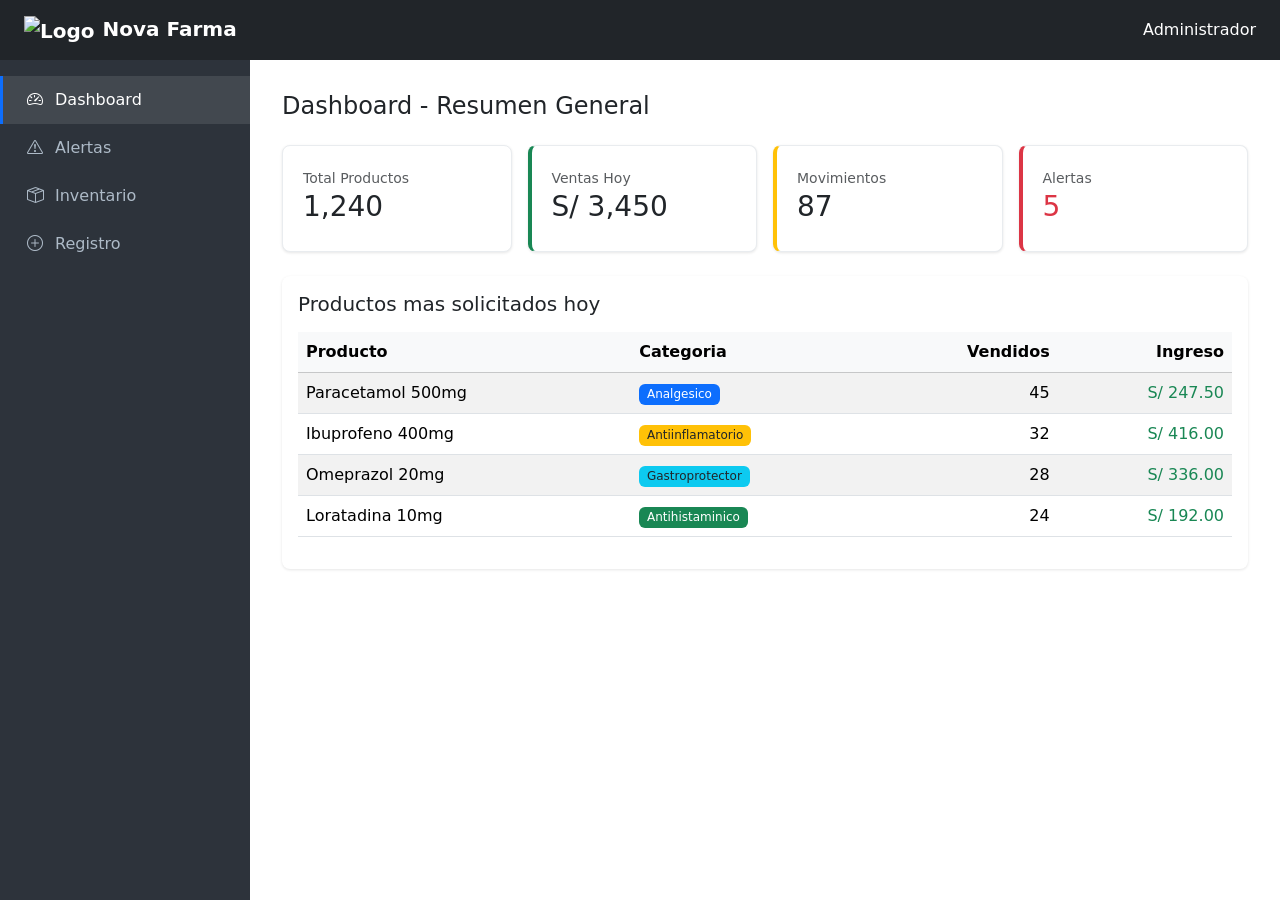
==== index.html @ d2b933fc "Primera entrega ATF1: Sistema de Inventario Nova Farma Made-with: Cursor" ====
<!DOCTYPE html>
<html lang="es">
<head>
    <meta charset="UTF-8">
    <meta name="viewport" content="width=device-width, initial-scale=1.0">
    <title>Nova Farma - Dashboard</title>
    <!-- Bootstrap CSS -->
    <link href="https://cdn.jsdelivr.net/npm/bootstrap@5.3.3/dist/css/bootstrap.min.css" rel="stylesheet">
    <!-- Bootstrap Icons -->
    <link rel="stylesheet" href="https://cdn.jsdelivr.net/npm/bootstrap-icons@1.11.3/font/bootstrap-icons.min.css">
    <!-- Estilos personalizados -->
    <link rel="stylesheet" href="assets/css/temas.css">
</head>
<body>

    <!-- ============================================ -->
    <!-- NAVBAR SUPERIOR FIJO -->
    <!-- ============================================ -->
    <nav class="top-navbar">
        <span class="brand">
            <img src="assets/img/logo.png" alt="Logo" class="img-fluid me-2" style="max-height: 30px;">Nova Farma
        </span>
        <div class="user-info">
            <span>Administrador</span>
            <!-- Boton hamburguesa: solo visible en movil (d-lg-none) -->
            <button class="btn btn-sm btn-outline-light d-lg-none" data-bs-toggle="collapse" data-bs-target="#sidebar">
                <i class="bi bi-list"></i>
            </button>
        </div>
    </nav>

    <!-- ============================================ -->
    <!-- SIDEBAR IZQUIERDO -->
    <!-- ============================================ -->
    <aside class="sidebar collapse show" id="sidebar">
        <a href="index.html" class="nav-link active">
            <i class="bi bi-speedometer2"></i> Dashboard
        </a>
        <a href="html/alertas.html" class="nav-link">
            <i class="bi bi-exclamation-triangle"></i> Alertas
        </a>
        <a href="html/inventario.html" class="nav-link">
            <i class="bi bi-box-seam"></i> Inventario
        </a>
        <a href="html/registro.html" class="nav-link">
            <i class="bi bi-plus-circle"></i> Registro
        </a>
    </aside>

    <!-- ============================================ -->
    <!-- CONTENIDO PRINCIPAL -->
    <!-- ============================================ -->
    <main class="main-content">

        <h4 class="mb-4">Dashboard - Resumen General</h4>
        
        <!-- KPIs -->
        <div class="row g-3 mb-4">
            <div class="col-md-6 col-lg-3">
                <div class="stat-card">
                    <small class="text-muted">Total Productos</small>
                    <h3>1,240</h3>
                </div>
            </div>
            <div class="col-md-6 col-lg-3">
                <div class="stat-card success">
                    <small class="text-muted">Ventas Hoy</small>
                    <h3>S/ 3,450</h3>
                </div>
            </div>
            <div class="col-md-6 col-lg-3">
                <div class="stat-card warning">
                    <small class="text-muted">Movimientos</small>
                    <h3>87</h3>
                </div>
            </div>
            <div class="col-md-6 col-lg-3">
                <div class="stat-card danger">
                    <small class="text-muted">Alertas</small>
                    <h3 class="text-danger">5</h3>
                </div>
            </div>
        </div>

        <!-- Tabla de productos mas vendidos -->
        <div class="table-container p-3">
            <h5 class="mb-3">Productos mas solicitados hoy</h5>
            <div class="table-responsive">
                <table class="table table-striped table-hover">
                    <thead class="table-light">
                        <tr>
                            <th>Producto</th>
                            <th>Categoria</th>
                            <th class="text-end">Vendidos</th>
                            <th class="text-end">Ingreso</th>
                        </tr>
                    </thead>
                    <tbody>
                        <tr>
                            <td>Paracetamol 500mg</td>
                            <td><span class="badge bg-primary">Analgesico</span></td>
                            <td class="text-end">45</td>
                            <td class="text-end text-success">S/ 247.50</td>
                        </tr>
                        <tr>
                            <td>Ibuprofeno 400mg</td>
                            <td><span class="badge bg-warning text-dark">Antiinflamatorio</span></td>
                            <td class="text-end">32</td>
                            <td class="text-end text-success">S/ 416.00</td>
                        </tr>
                        <tr>
                            <td>Omeprazol 20mg</td>
                            <td><span class="badge bg-info text-dark">Gastroprotector</span></td>
                            <td class="text-end">28</td>
                            <td class="text-end text-success">S/ 336.00</td>
                        </tr>
                        <tr>
                            <td>Loratadina 10mg</td>
                            <td><span class="badge bg-success">Antihistaminico</span></td>
                            <td class="text-end">24</td>
                            <td class="text-end text-success">S/ 192.00</td>
                        </tr>
                    </tbody>
                </table>
            </div>
        </div>

    </main>

    <!-- ============================================ -->
    <!-- JS BUNDLE DE BOOTSTRAP -->
    <!-- ============================================ -->
    <script src="https://cdn.jsdelivr.net/npm/bootstrap@5.3.3/dist/js/bootstrap.bundle.min.js"></script>

</body>
</html>
---- assets/css/temas.css ----
/* ============================================
   Nova Farma - Estilos personalizados
   ============================================ */

/* ============================================
   NAVBAR SUPERIOR FIJO
   ============================================ */
.top-navbar {
    position: fixed;
    top: 0;
    left: 0;
    right: 0;
    height: 60px;
    background: #212529;
    color: white;
    display: flex;
    align-items: center;
    justify-content: space-between;
    padding: 0 1.5rem;
    z-index: 1000;
}

.top-navbar .brand {
    font-size: 1.25rem;
    font-weight: 600;
}

.top-navbar .user-info {
    display: flex;
    align-items: center;
    gap: 1rem;
}

/* ============================================
   SIDEBAR IZQUIERDO
   ============================================ */
.sidebar {
    position: fixed;
    top: 60px;
    left: 0;
    bottom: 0;
    width: 250px;
    background: #2d333b;
    padding: 1rem 0;
    overflow-y: auto;
    z-index: 900;
}

.sidebar .nav-link {
    color: #adbac7;
    padding: 0.75rem 1.5rem;
    display: flex;
    align-items: center;
    gap: 0.75rem;
    text-decoration: none;
    transition: all 0.2s;
    border-left: 3px solid transparent;
}

.sidebar .nav-link:hover {
    color: white;
    background: rgba(255,255,255,0.1);
}

.sidebar .nav-link.active {
    color: white;
    background: rgba(255,255,255,0.1);
    border-left: 3px solid #0d6efd;
}

/* ============================================
   CONTENIDO PRINCIPAL
   ============================================ */
.main-content {
    margin-left: 250px;
    margin-top: 60px;
    padding: 2rem;
    min-height: calc(100vh - 60px);
}

/* ============================================
   CARDS DE ESTADISTICAS / PRODUCTOS
   ============================================ */
.stat-card {
    background: white;
    border-radius: 0.5rem;
    padding: 1.25rem;
    box-shadow: 0 1px 3px rgba(0,0,0,0.1);
    border: 1px solid #e9ecef;
    height: 100%;
}

.stat-card.success {
    border-left: 4px solid #198754;
}

.stat-card.warning {
    border-left: 4px solid #ffc107;
}

.stat-card.danger {
    border-left: 4px solid #dc3545;
}

.producto-item {
    transition: transform 0.2s, box-shadow 0.2s;
}

.producto-item:hover {
    transform: translateY(-3px);
    box-shadow: 0 4px 12px rgba(0,0,0,0.15);
}

.producto-item.border-danger {
    border: 1px solid #dc3545;
    border-left: 4px solid #dc3545;
}

/* ============================================
   TABLAS
   ============================================ */
.table-container {
    background: white;
    border-radius: 0.5rem;
    box-shadow: 0 1px 3px rgba(0,0,0,0.1);
    overflow: hidden;
}

/* ============================================
   FORMULARIOS
   ============================================ */
.form-card {
    background: white;
    border-radius: 0.5rem;
    padding: 1.5rem;
    box-shadow: 0 1px 3px rgba(0,0,0,0.1);
    height: 100%;
}

.form-card h5 {
    border-bottom: 2px solid #e9ecef;
    padding-bottom: 0.75rem;
    margin-bottom: 1.25rem;
}

/* ============================================
   RESPONSIVE (movil / tablet: sin margen lateral)
   ============================================ */
@media (max-width: 991.98px) {
    .main-content {
        margin-left: 0;
    }
}

/* Forzar que el sidebar siempre se vea en escritorio, 
   incluso si se colapso en movil */
@media (min-width: 992px) {
    .sidebar.collapse {
        display: block !important;
        height: auto !important;
    }
}

/* ============================================
   UTILIDADES ADICIONALES
   ============================================ */
.badge {
    font-weight: 500;
}

.table th {
    font-weight: 600;
}

.form-label {
    font-weight: 500;
    color: #495057;
}
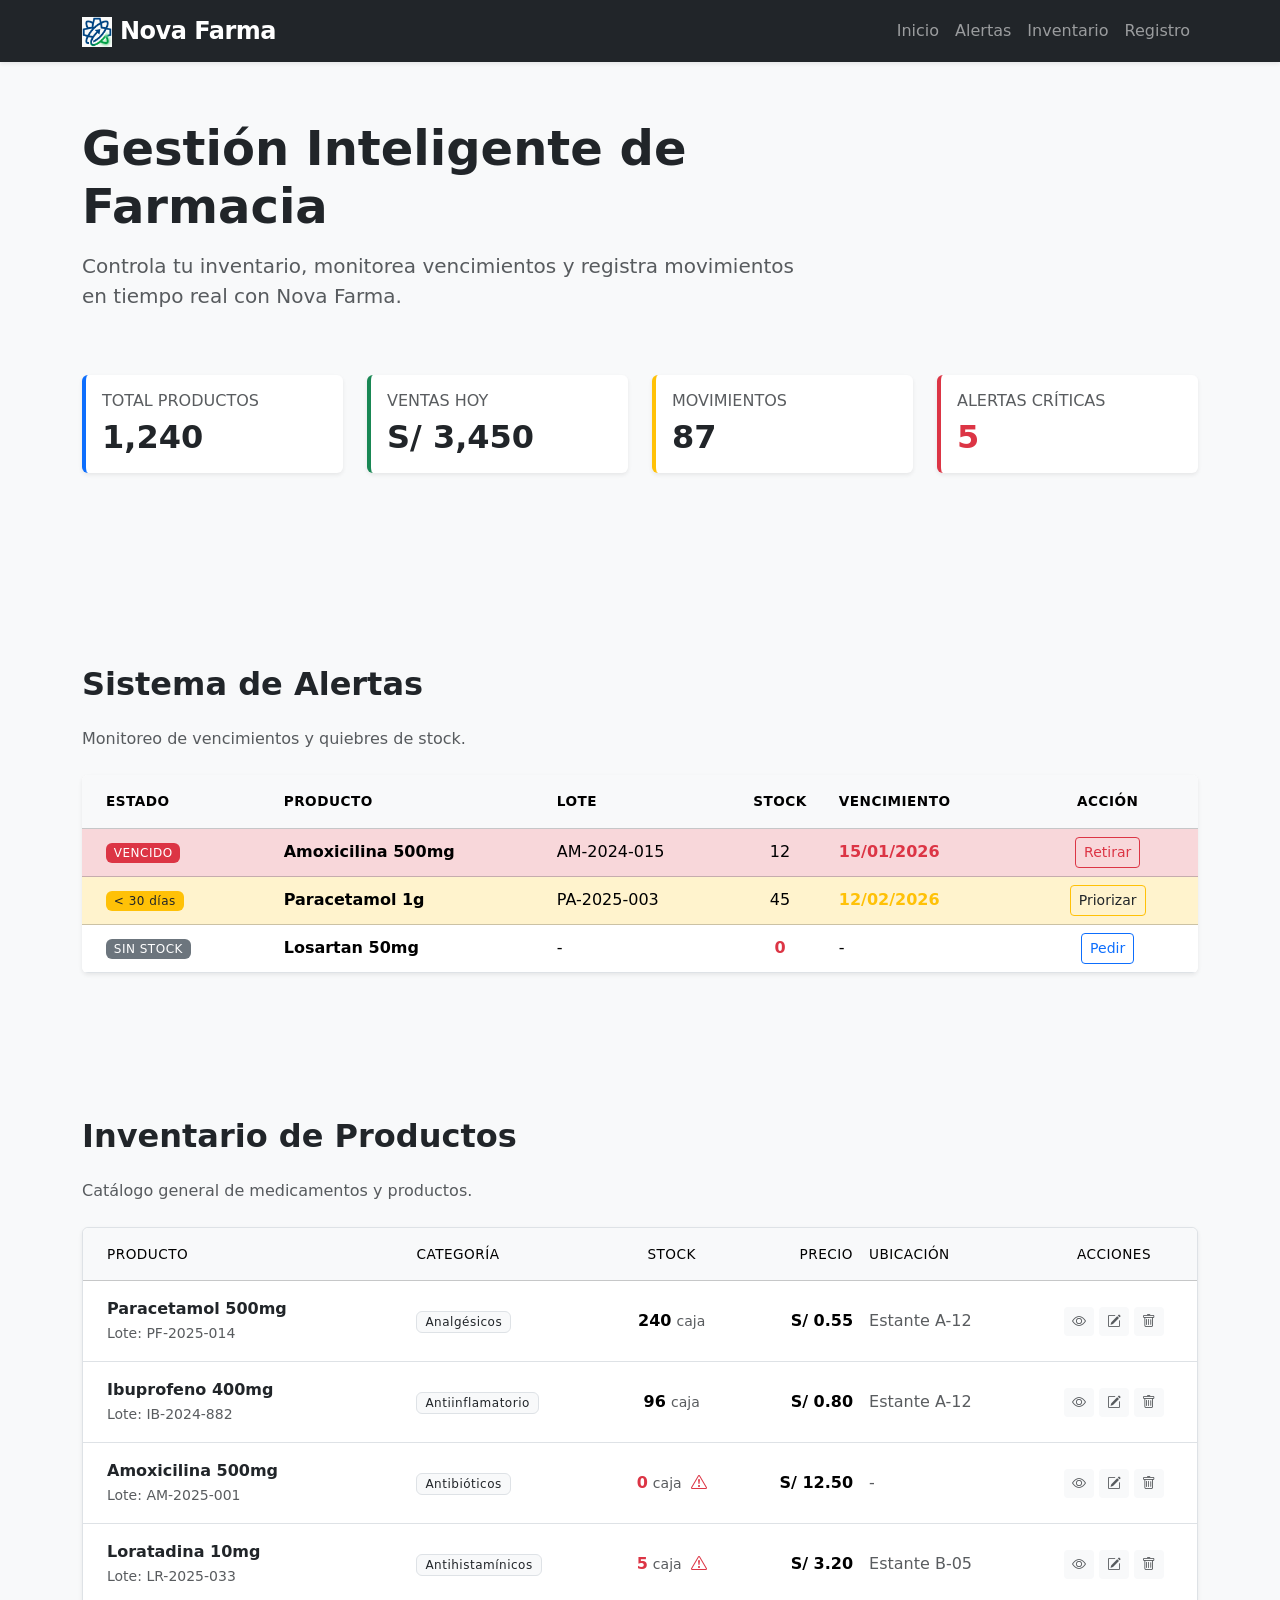
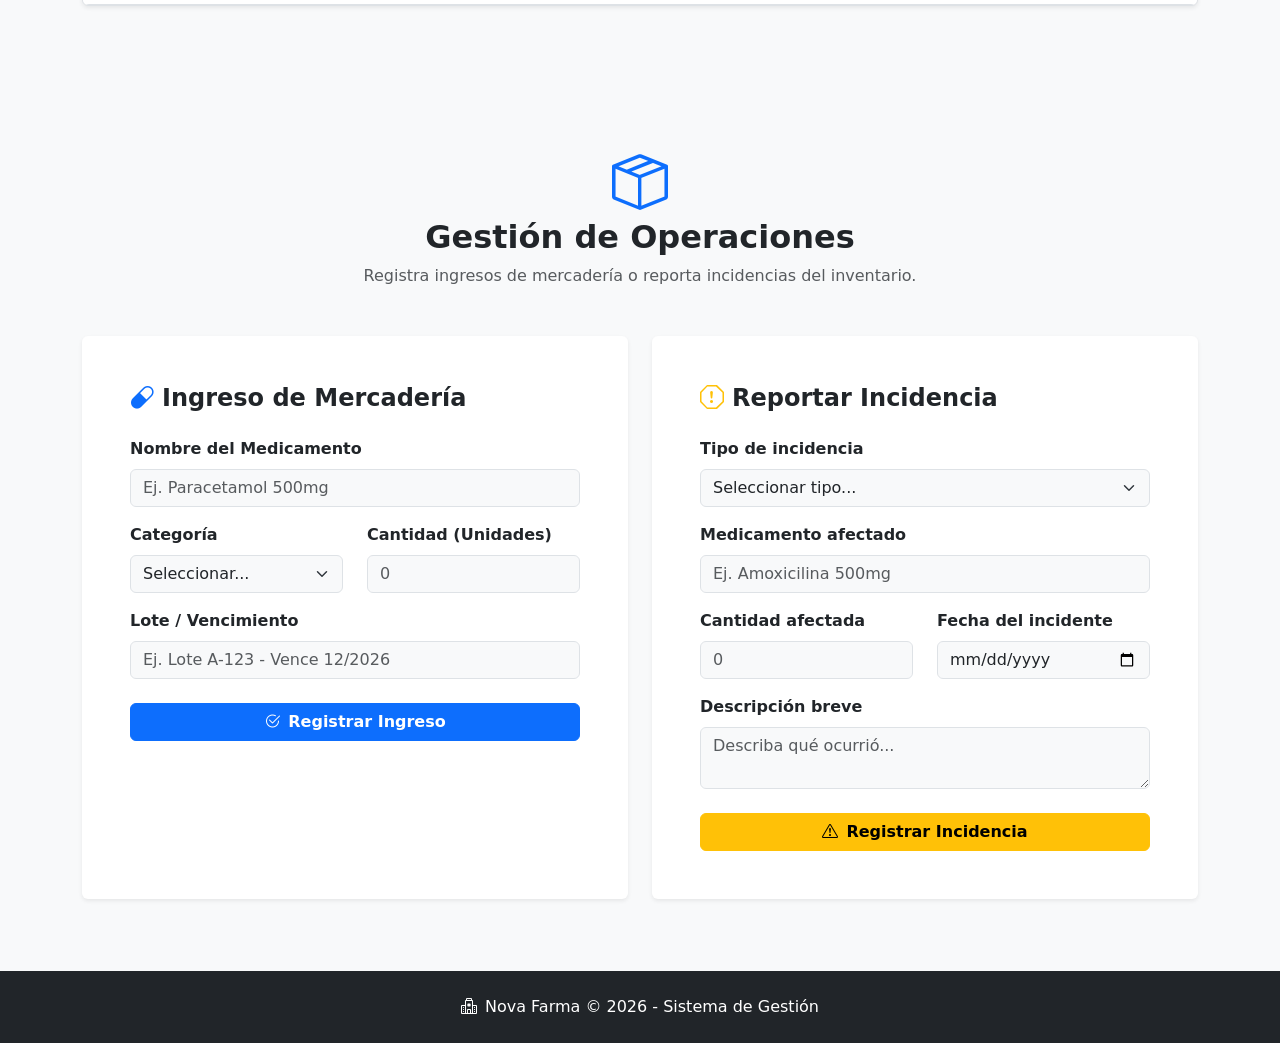
==== commit a8507fab: "Ajustes finales a landing page, tabla de inventario y formularios Made-with: Cursor" ====
--- a/index.html
+++ b/index.html
@@ -3,7 +3,7 @@
 <head>
     <meta charset="UTF-8">
     <meta name="viewport" content="width=device-width, initial-scale=1.0">
-    <title>Nova Farma - Dashboard</title>
+    <title>Nova Farma - Sistema de Gestión</title>
     <!-- Bootstrap CSS -->
     <link href="https://cdn.jsdelivr.net/npm/bootstrap@5.3.3/dist/css/bootstrap.min.css" rel="stylesheet">
     <!-- Bootstrap Icons -->
@@ -14,121 +14,409 @@
 <body>
 
     <!-- ============================================ -->
-    <!-- NAVBAR SUPERIOR FIJO -->
-    <!-- ============================================ -->
-    <nav class="top-navbar">
-        <span class="brand">
-            <img src="assets/img/logo.png" alt="Logo" class="img-fluid me-2" style="max-height: 30px;">Nova Farma
-        </span>
-        <div class="user-info">
-            <span>Administrador</span>
-            <!-- Boton hamburguesa: solo visible en movil (d-lg-none) -->
-            <button class="btn btn-sm btn-outline-light d-lg-none" data-bs-toggle="collapse" data-bs-target="#sidebar">
-                <i class="bi bi-list"></i>
+    <!-- NAVBAR RESPONSIVE ESTÁNDAR (Requisito Rúbrica) -->
+    <!-- ============================================ -->
+    <nav class="navbar navbar-expand-lg navbar-dark bg-dark fixed-top shadow-sm">
+        <div class="container">
+            <a class="navbar-brand fw-bold" href="#inicio">
+                <img src="assets/img/novafarmalogo.png" alt="Logo" class="img-fluid me-2" style="max-height: 30px;">Nova Farma
+            </a>
+            <!-- Botón Hamburguesa -->
+            <button class="navbar-toggler" type="button" data-bs-toggle="collapse" data-bs-target="#navbarPrincipal" aria-controls="navbarPrincipal" aria-expanded="false" aria-label="Toggle navigation">
+                <span class="navbar-toggler-icon"></span>
             </button>
+            <!-- Menú Colapsable -->
+            <div class="collapse navbar-collapse" id="navbarPrincipal">
+                <ul class="navbar-nav ms-auto">
+                    <li class="nav-item">
+                        <a class="nav-link" href="#inicio">Inicio</a>
+                    </li>
+                    <li class="nav-item">
+                        <a class="nav-link" href="#alertas">Alertas</a>
+                    </li>
+                    <li class="nav-item">
+                        <a class="nav-link" href="#inventario">Inventario</a>
+                    </li>
+                    <li class="nav-item">
+                        <a class="nav-link" href="#registro">Registro</a>
+                    </li>
+                </ul>
+            </div>
         </div>
     </nav>
 
     <!-- ============================================ -->
-    <!-- SIDEBAR IZQUIERDO -->
-    <!-- ============================================ -->
-    <aside class="sidebar collapse show" id="sidebar">
-        <a href="index.html" class="nav-link active">
-            <i class="bi bi-speedometer2"></i> Dashboard
-        </a>
-        <a href="html/alertas.html" class="nav-link">
-            <i class="bi bi-exclamation-triangle"></i> Alertas
-        </a>
-        <a href="html/inventario.html" class="nav-link">
-            <i class="bi bi-box-seam"></i> Inventario
-        </a>
-        <a href="html/registro.html" class="nav-link">
-            <i class="bi bi-plus-circle"></i> Registro
-        </a>
-    </aside>
-
-    <!-- ============================================ -->
-    <!-- CONTENIDO PRINCIPAL -->
-    <!-- ============================================ -->
-    <main class="main-content">
-
-        <h4 class="mb-4">Dashboard - Resumen General</h4>
-        
-        <!-- KPIs -->
-        <div class="row g-3 mb-4">
-            <div class="col-md-6 col-lg-3">
-                <div class="stat-card">
-                    <small class="text-muted">Total Productos</small>
-                    <h3>1,240</h3>
-                </div>
-            </div>
-            <div class="col-md-6 col-lg-3">
-                <div class="stat-card success">
-                    <small class="text-muted">Ventas Hoy</small>
-                    <h3>S/ 3,450</h3>
-                </div>
-            </div>
-            <div class="col-md-6 col-lg-3">
-                <div class="stat-card warning">
-                    <small class="text-muted">Movimientos</small>
-                    <h3>87</h3>
-                </div>
-            </div>
-            <div class="col-md-6 col-lg-3">
-                <div class="stat-card danger">
-                    <small class="text-muted">Alertas</small>
-                    <h3 class="text-danger">5</h3>
-                </div>
-            </div>
-        </div>
-
-        <!-- Tabla de productos mas vendidos -->
-        <div class="table-container p-3">
-            <h5 class="mb-3">Productos mas solicitados hoy</h5>
-            <div class="table-responsive">
-                <table class="table table-striped table-hover">
-                    <thead class="table-light">
-                        <tr>
-                            <th>Producto</th>
-                            <th>Categoria</th>
-                            <th class="text-end">Vendidos</th>
-                            <th class="text-end">Ingreso</th>
-                        </tr>
-                    </thead>
-                    <tbody>
-                        <tr>
-                            <td>Paracetamol 500mg</td>
-                            <td><span class="badge bg-primary">Analgesico</span></td>
-                            <td class="text-end">45</td>
-                            <td class="text-end text-success">S/ 247.50</td>
-                        </tr>
-                        <tr>
-                            <td>Ibuprofeno 400mg</td>
-                            <td><span class="badge bg-warning text-dark">Antiinflamatorio</span></td>
-                            <td class="text-end">32</td>
-                            <td class="text-end text-success">S/ 416.00</td>
-                        </tr>
-                        <tr>
-                            <td>Omeprazol 20mg</td>
-                            <td><span class="badge bg-info text-dark">Gastroprotector</span></td>
-                            <td class="text-end">28</td>
-                            <td class="text-end text-success">S/ 336.00</td>
-                        </tr>
-                        <tr>
-                            <td>Loratadina 10mg</td>
-                            <td><span class="badge bg-success">Antihistaminico</span></td>
-                            <td class="text-end">24</td>
-                            <td class="text-end text-success">S/ 192.00</td>
-                        </tr>
-                    </tbody>
-                </table>
-            </div>
-        </div>
-
-    </main>
-
-    <!-- ============================================ -->
-    <!-- JS BUNDLE DE BOOTSTRAP -->
+    <!-- SECCIÓN INICIO / DASHBOARD -->
+    <!-- ============================================ -->
+    <section id="inicio" class="py-5 mt-5 bg-light">
+        <div class="container py-4">
+            <div class="row align-items-center mb-5">
+                <div class="col-lg-8">
+                    <h1 class="display-5 fw-bold text-dark mb-3">Gestión Inteligente de Farmacia</h1>
+                    <p class="lead text-muted">Controla tu inventario, monitorea vencimientos y registra movimientos en tiempo real con Nova Farma.</p>
+                </div>
+            </div>
+
+            <!-- KPIs (Cards - Requisito Rúbrica) -->
+            <div class="row g-4 mb-5">
+                <div class="col-md-6 col-lg-3">
+                    <div class="card h-100 shadow-sm border-0 border-start border-primary border-4">
+                        <div class="card-body">
+                            <h6 class="text-muted text-uppercase mb-2">Total Productos</h6>
+                            <h2 class="mb-0 fw-bold">1,240</h2>
+                        </div>
+                    </div>
+                </div>
+                <div class="col-md-6 col-lg-3">
+                    <div class="card h-100 shadow-sm border-0 border-start border-success border-4">
+                        <div class="card-body">
+                            <h6 class="text-muted text-uppercase mb-2">Ventas Hoy</h6>
+                            <h2 class="mb-0 fw-bold">S/ 3,450</h2>
+                        </div>
+                    </div>
+                </div>
+                <div class="col-md-6 col-lg-3">
+                    <div class="card h-100 shadow-sm border-0 border-start border-warning border-4">
+                        <div class="card-body">
+                            <h6 class="text-muted text-uppercase mb-2">Movimientos</h6>
+                            <h2 class="mb-0 fw-bold">87</h2>
+                        </div>
+                    </div>
+                </div>
+                <div class="col-md-6 col-lg-3">
+                    <div class="card h-100 shadow-sm border-0 border-start border-danger border-4">
+                        <div class="card-body">
+                            <h6 class="text-muted text-uppercase mb-2">Alertas Críticas</h6>
+                            <h2 class="mb-0 fw-bold text-danger">5</h2>
+                        </div>
+                    </div>
+                </div>
+            </div>
+        </div>
+    </section>
+
+    <!-- ============================================ -->
+    <!-- SECCIÓN ALERTAS -->
+    <!-- ============================================ -->
+    <section id="alertas" class="py-5">
+        <div class="container py-4">
+            <h2 class="mb-4 fw-bold">Sistema de Alertas</h2>
+            <p class="text-muted mb-4">Monitoreo de vencimientos y quiebres de stock.</p>
+
+            <!-- Tabla Estilizada (Requisito Rúbrica) -->
+            <div class="card shadow-sm border-0">
+                <div class="card-body p-0">
+                    <div class="table-responsive">
+                        <table class="table table-hover align-middle mb-0">
+                            <thead class="table-light">
+                                <tr>
+                                    <th class="px-4 py-3">Estado</th>
+                                    <th class="py-3">Producto</th>
+                                    <th class="py-3">Lote</th>
+                                    <th class="py-3 text-center">Stock</th>
+                                    <th class="py-3">Vencimiento</th>
+                                    <th class="px-4 py-3 text-center">Acción</th>
+                                </tr>
+                            </thead>
+                            <tbody>
+                                <tr class="table-danger">
+                                    <td class="px-4"><span class="badge bg-danger">VENCIDO</span></td>
+                                    <td class="fw-bold">Amoxicilina 500mg</td>
+                                    <td>AM-2024-015</td>
+                                    <td class="text-center">12</td>
+                                    <td class="text-danger fw-bold">15/01/2026</td>
+                                    <td class="px-4 text-center"><button class="btn btn-sm btn-outline-danger">Retirar</button></td>
+                                </tr>
+                                <tr class="table-warning">
+                                    <td class="px-4"><span class="badge bg-warning text-dark">&lt; 30 días</span></td>
+                                    <td class="fw-bold">Paracetamol 1g</td>
+                                    <td>PA-2025-003</td>
+                                    <td class="text-center">45</td>
+                                    <td class="text-warning fw-bold">12/02/2026</td>
+                                    <td class="px-4 text-center"><button class="btn btn-sm btn-outline-warning text-dark">Priorizar</button></td>
+                                </tr>
+                                <tr>
+                                    <td class="px-4"><span class="badge bg-secondary">SIN STOCK</span></td>
+                                    <td class="fw-bold">Losartan 50mg</td>
+                                    <td>-</td>
+                                    <td class="text-center text-danger fw-bold">0</td>
+                                    <td>-</td>
+                                    <td class="px-4 text-center"><button class="btn btn-sm btn-outline-primary">Pedir</button></td>
+                                </tr>
+                            </tbody>
+                        </table>
+                    </div>
+                </div>
+            </div>
+        </div>
+    </section>
+
+    <!-- ============================================ -->
+    <!-- SECCIÓN INVENTARIO -->
+    <!-- ============================================ -->
+    <section id="inventario" class="py-5 bg-light">
+        <div class="container py-4">
+            <h2 class="mb-4 fw-bold">Inventario de Productos</h2>
+            <p class="text-muted mb-4">Catálogo general de medicamentos y productos.</p>
+
+            <!-- Tabla de Inventario (Estilo limpio) -->
+            <div class="table-container bg-white rounded shadow-sm border">
+                <div class="table-responsive">
+                    <table class="table table-hover align-middle mb-0">
+                        <thead class="table-light text-muted">
+                            <tr>
+                                <th class="fw-normal py-3 px-4">Producto</th>
+                                <th class="fw-normal py-3">Categoría</th>
+                                <th class="fw-normal py-3 text-center">Stock</th>
+                                <th class="fw-normal py-3 text-end">Precio</th>
+                                <th class="fw-normal py-3">Ubicación</th>
+                                <th class="fw-normal py-3 text-center">Acciones</th>
+                            </tr>
+                        </thead>
+                        <tbody>
+                            <!-- Producto 1 -->
+                            <tr>
+                                <td class="px-4 py-3">
+                                    <div class="fw-bold text-dark">Paracetamol 500mg</div>
+                                    <small class="text-muted">Lote: PF-2025-014</small>
+                                </td>
+                                <td>
+                                    <span class="badge bg-light text-dark border px-2 py-1 fw-normal">Analgésicos</span>
+                                </td>
+                                <td class="text-center">
+                                    <span class="fw-bold">240</span> <small class="text-muted">caja</small>
+                                </td>
+                                <td class="text-end fw-bold">
+                                    S/ 0.55
+                                </td>
+                                <td class="text-muted">
+                                    Estante A-12
+                                </td>
+                                <td class="text-center">
+                                    <button class="btn btn-sm btn-light text-muted border-0"><i class="bi bi-eye"></i></button>
+                                    <button class="btn btn-sm btn-light text-muted border-0"><i class="bi bi-pencil-square"></i></button>
+                                    <button class="btn btn-sm btn-light text-muted border-0"><i class="bi bi-trash"></i></button>
+                                </td>
+                            </tr>
+
+                            <!-- Producto 2 -->
+                            <tr>
+                                <td class="px-4 py-3">
+                                    <div class="fw-bold text-dark">Ibuprofeno 400mg</div>
+                                    <small class="text-muted">Lote: IB-2024-882</small>
+                                </td>
+                                <td>
+                                    <span class="badge bg-light text-dark border px-2 py-1 fw-normal">Antiinflamatorio</span>
+                                </td>
+                                <td class="text-center">
+                                    <span class="fw-bold">96</span> <small class="text-muted">caja</small>
+                                </td>
+                                <td class="text-end fw-bold">
+                                    S/ 0.80
+                                </td>
+                                <td class="text-muted">
+                                    Estante A-12
+                                </td>
+                                <td class="text-center">
+                                    <button class="btn btn-sm btn-light text-muted border-0"><i class="bi bi-eye"></i></button>
+                                    <button class="btn btn-sm btn-light text-muted border-0"><i class="bi bi-pencil-square"></i></button>
+                                    <button class="btn btn-sm btn-light text-muted border-0"><i class="bi bi-trash"></i></button>
+                                </td>
+                            </tr>
+
+                            <!-- Producto 3 (Agotado) -->
+                            <tr>
+                                <td class="px-4 py-3">
+                                    <div class="fw-bold text-dark">Amoxicilina 500mg</div>
+                                    <small class="text-muted">Lote: AM-2025-001</small>
+                                </td>
+                                <td>
+                                    <span class="badge bg-light text-dark border px-2 py-1 fw-normal">Antibióticos</span>
+                                </td>
+                                <td class="text-center">
+                                    <span class="fw-bold text-danger">0</span> <small class="text-muted">caja</small>
+                                    <i class="bi bi-exclamation-triangle text-danger ms-1" title="Agotado"></i>
+                                </td>
+                                <td class="text-end fw-bold">
+                                    S/ 12.50
+                                </td>
+                                <td class="text-muted">
+                                    -
+                                </td>
+                                <td class="text-center">
+                                    <button class="btn btn-sm btn-light text-muted border-0"><i class="bi bi-eye"></i></button>
+                                    <button class="btn btn-sm btn-light text-muted border-0"><i class="bi bi-pencil-square"></i></button>
+                                    <button class="btn btn-sm btn-light text-muted border-0"><i class="bi bi-trash"></i></button>
+                                </td>
+                            </tr>
+
+                            <!-- Producto 4 (Poco stock) -->
+                            <tr>
+                                <td class="px-4 py-3">
+                                    <div class="fw-bold text-dark">Loratadina 10mg</div>
+                                    <small class="text-muted">Lote: LR-2025-033</small>
+                                </td>
+                                <td>
+                                    <span class="badge bg-light text-dark border px-2 py-1 fw-normal">Antihistamínicos</span>
+                                </td>
+                                <td class="text-center">
+                                    <span class="fw-bold text-danger">5</span> <small class="text-muted">caja</small>
+                                    <i class="bi bi-exclamation-triangle text-danger ms-1" title="Poco stock"></i>
+                                </td>
+                                <td class="text-end fw-bold">
+                                    S/ 3.20
+                                </td>
+                                <td class="text-muted">
+                                    Estante B-05
+                                </td>
+                                <td class="text-center">
+                                    <button class="btn btn-sm btn-light text-muted border-0"><i class="bi bi-eye"></i></button>
+                                    <button class="btn btn-sm btn-light text-muted border-0"><i class="bi bi-pencil-square"></i></button>
+                                    <button class="btn btn-sm btn-light text-muted border-0"><i class="bi bi-trash"></i></button>
+                                </td>
+                            </tr>
+                        </tbody>
+                    </table>
+                </div>
+            </div>
+        </div>
+    </section>
+
+    <!-- ============================================ -->
+    <!-- SECCIÓN REGISTRO (Formularios) -->
+    <!-- ============================================ -->
+    <section id="registro" class="py-5">
+        <div class="container py-4">
+            <div class="text-center mb-5">
+                <i class="bi bi-box-seam display-4 text-primary mb-3"></i>
+                <h2 class="fw-bold">Gestión de Operaciones</h2>
+                <p class="text-muted">Registra ingresos de mercadería o reporta incidencias del inventario.</p>
+            </div>
+
+            <div class="row justify-content-center g-4">
+                
+                <!-- Formulario 1: Ingreso de Mercadería -->
+                <div class="col-lg-6">
+                    <div class="card shadow-sm border-0 h-100">
+                        <div class="card-body p-4 p-md-5">
+                            <h4 class="fw-bold mb-4"><i class="bi bi-capsule text-primary me-2"></i>Ingreso de Mercadería</h4>
+                            <form action="#" method="post">
+                                <div class="mb-3">
+                                    <label class="form-label fw-bold">Nombre del Medicamento</label>
+                                    <input type="text" class="form-control bg-light" placeholder="Ej. Paracetamol 500mg" required>
+                                </div>
+                                
+                                <div class="row">
+                                    <div class="col-md-6 mb-3">
+                                        <label class="form-label fw-bold">Categoría</label>
+                                        <select class="form-select bg-light" required>
+                                            <option value="" selected disabled>Seleccionar...</option>
+                                            <option>Analgésico</option>
+                                            <option>Antibiótico</option>
+                                            <option>Antiinflamatorio</option>
+                                            <option>Otros</option>
+                                        </select>
+                                    </div>
+                                    <div class="col-md-6 mb-3">
+                                        <label class="form-label fw-bold">Cantidad (Unidades)</label>
+                                        <input type="number" class="form-control bg-light" min="1" placeholder="0" required>
+                                    </div>
+                                </div>
+                                
+                                <div class="mb-4">
+                                    <label class="form-label fw-bold">Lote / Vencimiento</label>
+                                    <input type="text" class="form-control bg-light" placeholder="Ej. Lote A-123 - Vence 12/2026" required>
+                                </div>
+                                
+                                <!-- Botón que activa el Modal -->
+                                <button type="button" class="btn btn-primary w-100 fw-bold" data-bs-toggle="modal" data-bs-target="#modalConfirmacion">
+                                    <i class="bi bi-check2-circle me-2"></i>Registrar Ingreso
+                                </button>
+                            </form>
+                        </div>
+                    </div>
+                </div>
+
+                <!-- Formulario 2: Registro de Incidencias -->
+                <div class="col-lg-6">
+                    <div class="card shadow-sm border-0 h-100">
+                        <div class="card-body p-4 p-md-5">
+                            <h4 class="fw-bold mb-4"><i class="bi bi-exclamation-octagon text-warning me-2"></i>Reportar Incidencia</h4>
+                            <form action="#" method="post">
+                                <div class="mb-3">
+                                    <label class="form-label fw-bold">Tipo de incidencia</label>
+                                    <select class="form-select bg-light" required>
+                                        <option value="" selected disabled>Seleccionar tipo...</option>
+                                        <option value="merma">Merma (producto dañado)</option>
+                                        <option value="accidente">Accidente/Rotura</option>
+                                        <option value="vencido">Producto vencido no registrado</option>
+                                        <option value="perdida">Pérdida/Misterio</option>
+                                    </select>
+                                </div>
+
+                                <div class="mb-3">
+                                    <label class="form-label fw-bold">Medicamento afectado</label>
+                                    <input type="text" class="form-control bg-light" placeholder="Ej. Amoxicilina 500mg" required>
+                                </div>
+
+                                <div class="row">
+                                    <div class="col-md-6 mb-3">
+                                        <label class="form-label fw-bold">Cantidad afectada</label>
+                                        <input type="number" class="form-control bg-light" min="1" placeholder="0" required>
+                                    </div>
+                                    <div class="col-md-6 mb-3">
+                                        <label class="form-label fw-bold">Fecha del incidente</label>
+                                        <input type="date" class="form-control bg-light" required>
+                                    </div>
+                                </div>
+
+                                <div class="mb-4">
+                                    <label class="form-label fw-bold">Descripción breve</label>
+                                    <textarea class="form-control bg-light" rows="2" placeholder="Describa qué ocurrió..." required></textarea>
+                                </div>
+                                
+                                <!-- Botón que activa el Modal -->
+                                <button type="button" class="btn btn-warning w-100 fw-bold" data-bs-toggle="modal" data-bs-target="#modalConfirmacion">
+                                    <i class="bi bi-exclamation-triangle me-2"></i>Registrar Incidencia
+                                </button>
+                            </form>
+                        </div>
+                    </div>
+                </div>
+
+            </div>
+        </div>
+    </section>
+
+    <!-- Footer -->
+    <footer class="bg-dark text-white py-4 text-center mt-auto">
+        <div class="container">
+            <p class="mb-0"><i class="bi bi-hospital me-2"></i>Nova Farma &copy; 2026 - Sistema de Gestión</p>
+        </div>
+    </footer>
+
+    <!-- ============================================ -->
+    <!-- MODAL DE CONFIRMACIÓN (Requisito Rúbrica) -->
+    <!-- ============================================ -->
+    <div class="modal fade" id="modalConfirmacion" tabindex="-1" aria-labelledby="modalLabel" aria-hidden="true">
+        <div class="modal-dialog modal-dialog-centered">
+            <div class="modal-content border-0 shadow">
+                <div class="modal-header bg-success text-white border-0">
+                    <h5 class="modal-title" id="modalLabel"><i class="bi bi-check-circle-fill me-2"></i>¡Registro Exitoso!</h5>
+                    <button type="button" class="btn-close btn-close-white" data-bs-dismiss="modal" aria-label="Close"></button>
+                </div>
+                <div class="modal-body text-center p-4">
+                    <p class="fs-5 mb-0">La mercadería ha sido ingresada al inventario correctamente.</p>
+                </div>
+                <div class="modal-footer border-0 justify-content-center pb-4">
+                    <button type="button" class="btn btn-success px-4" data-bs-dismiss="modal">Aceptar</button>
+                </div>
+            </div>
+        </div>
+    </div>
+
+    <!-- ============================================ -->
+    <!-- JS BUNDLE DE BOOTSTRAP (Requisito Rúbrica) -->
     <!-- ============================================ -->
     <script src="https://cdn.jsdelivr.net/npm/bootstrap@5.3.3/dist/js/bootstrap.bundle.min.js"></script>
 
--- a/assets/css/temas.css
+++ b/assets/css/temas.css
@@ -1,164 +1,49 @@
 /* ============================================
    Nova Farma - Estilos personalizados
+   (Landing Page Simple)
    ============================================ */
 
-/* ============================================
-   NAVBAR SUPERIOR FIJO
-   ============================================ */
-.top-navbar {
-    position: fixed;
-    top: 0;
-    left: 0;
-    right: 0;
-    height: 60px;
-    background: #212529;
-    color: white;
-    display: flex;
-    align-items: center;
-    justify-content: space-between;
-    padding: 0 1.5rem;
-    z-index: 1000;
-}
-
-.top-navbar .brand {
-    font-size: 1.25rem;
-    font-weight: 600;
-}
-
-.top-navbar .user-info {
-    display: flex;
-    align-items: center;
-    gap: 1rem;
+body {
+    background-color: #f8f9fa;
+    scroll-behavior: smooth; /* Para que la navegacion por anclas sea suave */
 }
 
 /* ============================================
-   SIDEBAR IZQUIERDO
+   NAVBAR Y SECCIONES
    ============================================ */
-.sidebar {
-    position: fixed;
-    top: 60px;
-    left: 0;
-    bottom: 0;
-    width: 250px;
-    background: #2d333b;
-    padding: 1rem 0;
-    overflow-y: auto;
-    z-index: 900;
+.navbar-brand {
+    font-size: 1.5rem;
+    letter-spacing: -0.5px;
 }
 
-.sidebar .nav-link {
-    color: #adbac7;
-    padding: 0.75rem 1.5rem;
-    display: flex;
-    align-items: center;
-    gap: 0.75rem;
-    text-decoration: none;
-    transition: all 0.2s;
-    border-left: 3px solid transparent;
-}
-
-.sidebar .nav-link:hover {
-    color: white;
-    background: rgba(255,255,255,0.1);
-}
-
-.sidebar .nav-link.active {
-    color: white;
-    background: rgba(255,255,255,0.1);
-    border-left: 3px solid #0d6efd;
+/* Compensar el alto del navbar fijo al hacer scroll a las anclas */
+section {
+    scroll-margin-top: 76px;
 }
 
 /* ============================================
-   CONTENIDO PRINCIPAL
+   CARDS Y TABLAS
    ============================================ */
-.main-content {
-    margin-left: 250px;
-    margin-top: 60px;
-    padding: 2rem;
-    min-height: calc(100vh - 60px);
+.card {
+    transition: transform 0.2s ease, box-shadow 0.2s ease;
 }
 
-/* ============================================
-   CARDS DE ESTADISTICAS / PRODUCTOS
-   ============================================ */
-.stat-card {
-    background: white;
-    border-radius: 0.5rem;
-    padding: 1.25rem;
-    box-shadow: 0 1px 3px rgba(0,0,0,0.1);
-    border: 1px solid #e9ecef;
-    height: 100%;
+.card:hover {
+    transform: translateY(-5px);
+    box-shadow: 0 .5rem 1rem rgba(0,0,0,.15)!important;
 }
 
-.stat-card.success {
-    border-left: 4px solid #198754;
-}
-
-.stat-card.warning {
-    border-left: 4px solid #ffc107;
-}
-
-.stat-card.danger {
-    border-left: 4px solid #dc3545;
-}
-
-.producto-item {
-    transition: transform 0.2s, box-shadow 0.2s;
-}
-
-.producto-item:hover {
-    transform: translateY(-3px);
-    box-shadow: 0 4px 12px rgba(0,0,0,0.15);
-}
-
-.producto-item.border-danger {
-    border: 1px solid #dc3545;
-    border-left: 4px solid #dc3545;
-}
-
-/* ============================================
-   TABLAS
-   ============================================ */
-.table-container {
-    background: white;
-    border-radius: 0.5rem;
-    box-shadow: 0 1px 3px rgba(0,0,0,0.1);
+.table-responsive {
+    border-radius: 0.375rem;
     overflow: hidden;
 }
 
 /* ============================================
-   FORMULARIOS
+   FORMULARIO
    ============================================ */
-.form-card {
-    background: white;
-    border-radius: 0.5rem;
-    padding: 1.5rem;
-    box-shadow: 0 1px 3px rgba(0,0,0,0.1);
-    height: 100%;
-}
-
-.form-card h5 {
-    border-bottom: 2px solid #e9ecef;
-    padding-bottom: 0.75rem;
-    margin-bottom: 1.25rem;
-}
-
-/* ============================================
-   RESPONSIVE (movil / tablet: sin margen lateral)
-   ============================================ */
-@media (max-width: 991.98px) {
-    .main-content {
-        margin-left: 0;
-    }
-}
-
-/* Forzar que el sidebar siempre se vea en escritorio, 
-   incluso si se colapso en movil */
-@media (min-width: 992px) {
-    .sidebar.collapse {
-        display: block !important;
-        height: auto !important;
-    }
+.form-control:focus, .form-select:focus {
+    border-color: #0d6efd;
+    box-shadow: 0 0 0 0.25rem rgba(13, 110, 253, 0.15);
 }
 
 /* ============================================
@@ -166,13 +51,12 @@
    ============================================ */
 .badge {
     font-weight: 500;
+    letter-spacing: 0.5px;
 }
 
 .table th {
     font-weight: 600;
+    text-transform: uppercase;
+    font-size: 0.85rem;
+    letter-spacing: 0.5px;
 }
-
-.form-label {
-    font-weight: 500;
-    color: #495057;
-}
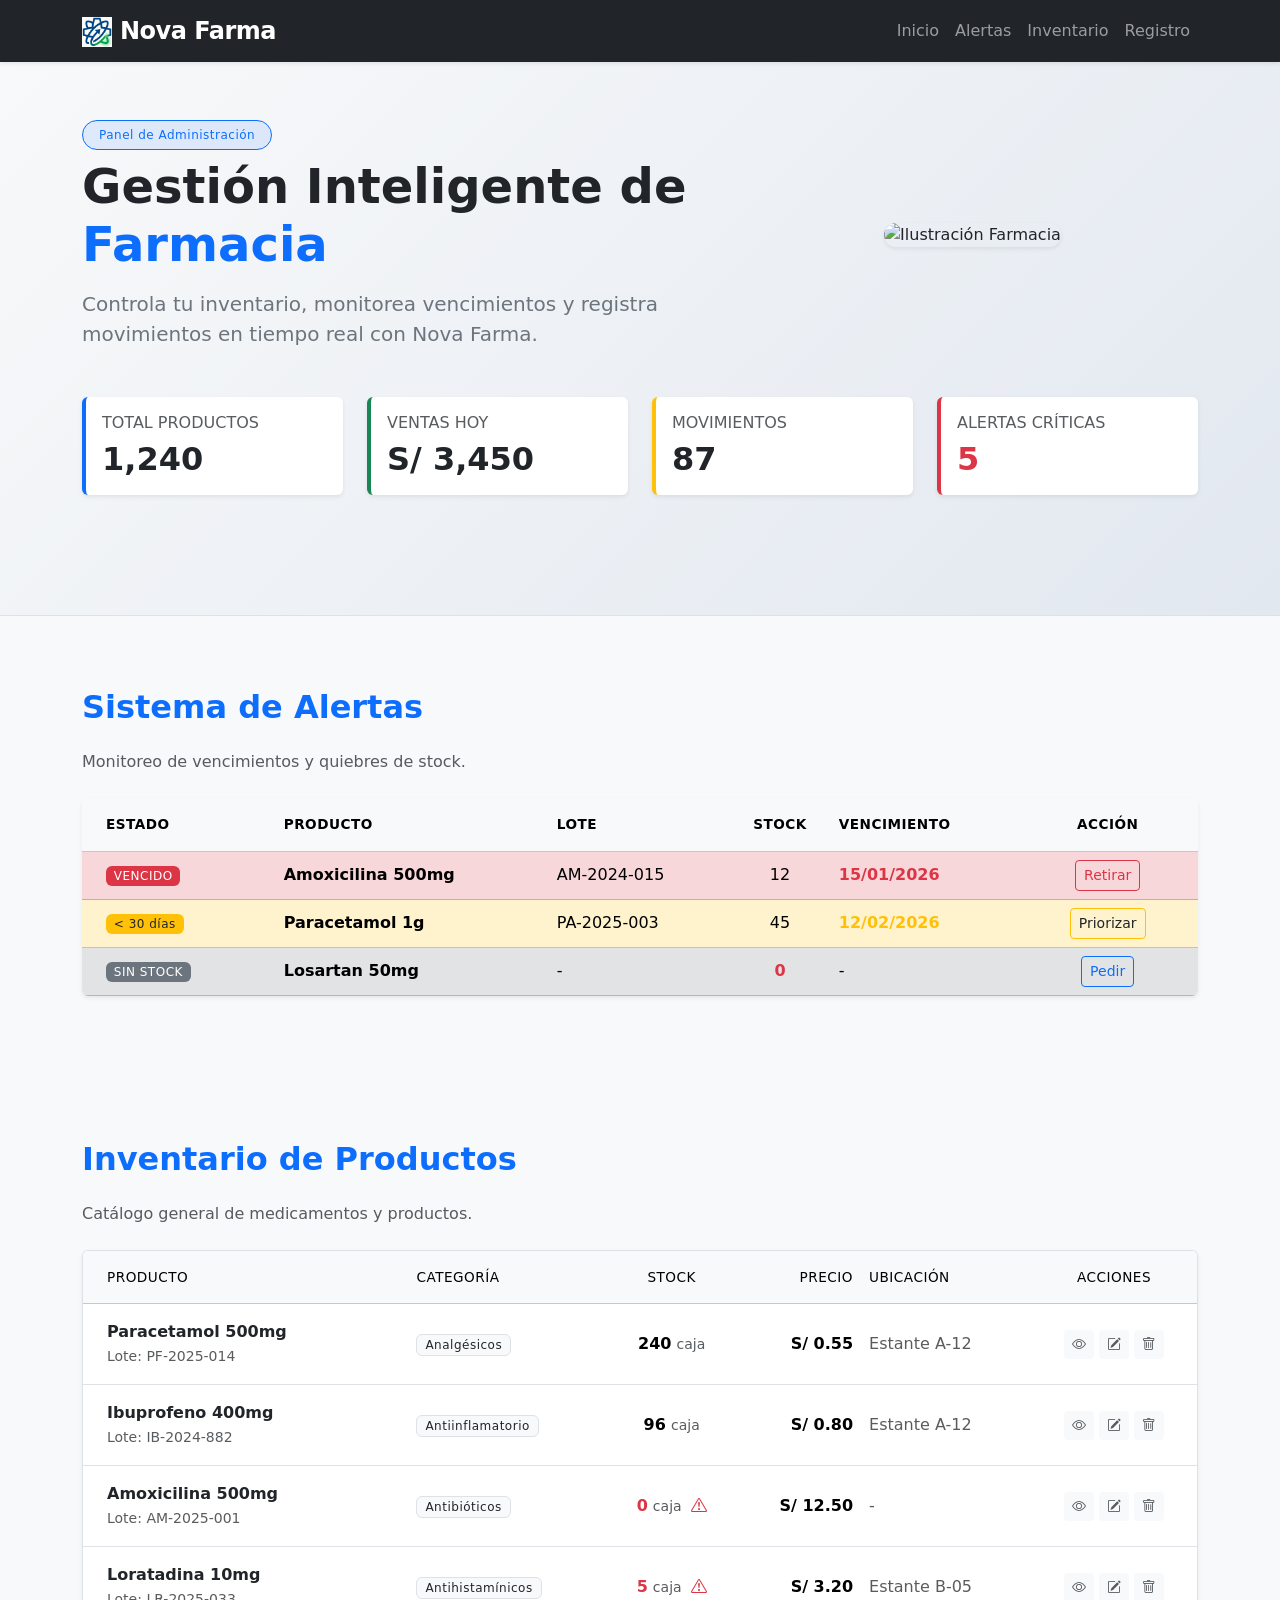
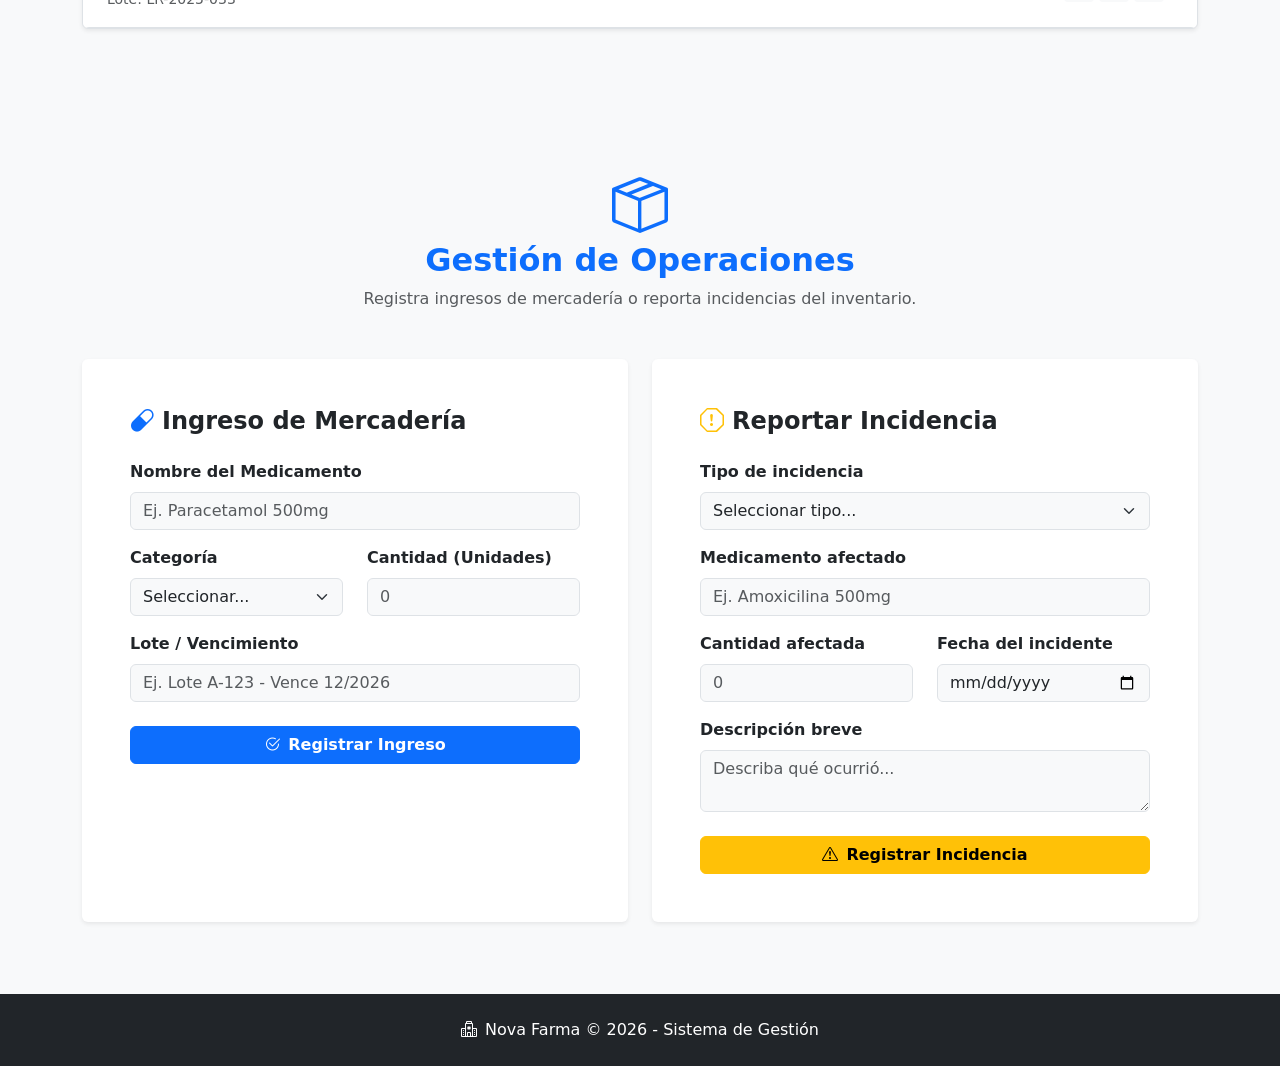
==== commit 90d9d905: "Mejoras visuales: hero section, tipografia, hover y segunda imagen Made-with: Cursor" ====
--- a/index.html
+++ b/index.html
@@ -48,12 +48,17 @@
     <!-- ============================================ -->
     <!-- SECCIÓN INICIO / DASHBOARD -->
     <!-- ============================================ -->
-    <section id="inicio" class="py-5 mt-5 bg-light">
+    <section id="inicio" class="py-5 mt-5 hero-section">
         <div class="container py-4">
             <div class="row align-items-center mb-5">
-                <div class="col-lg-8">
-                    <h1 class="display-5 fw-bold text-dark mb-3">Gestión Inteligente de Farmacia</h1>
-                    <p class="lead text-muted">Controla tu inventario, monitorea vencimientos y registra movimientos en tiempo real con Nova Farma.</p>
+                <div class="col-lg-7">
+                    <span class="badge bg-primary bg-opacity-10 text-primary mb-2 px-3 py-2 rounded-pill border border-primary">Panel de Administración</span>
+                    <h1 class="display-5 fw-bolder text-dark mb-3">Gestión Inteligente de <span class="text-primary">Farmacia</span></h1>
+                    <p class="lead text-secondary mb-0">Controla tu inventario, monitorea vencimientos y registra movimientos en tiempo real con Nova Farma.</p>
+                </div>
+                <div class="col-lg-5 text-center mt-4 mt-lg-0">
+                    <!-- SEGUNDA IMAGEN (Requisito Rúbrica) -->
+                    <img src="assets/img/hero-farmacia.png" alt="Ilustración Farmacia" class="img-fluid rounded-4 shadow-sm" style="max-height: 280px; object-fit: cover;">
                 </div>
             </div>
 
@@ -100,7 +105,7 @@
     <!-- ============================================ -->
     <section id="alertas" class="py-5">
         <div class="container py-4">
-            <h2 class="mb-4 fw-bold">Sistema de Alertas</h2>
+            <h2 class="mb-4 fw-bolder text-primary">Sistema de Alertas</h2>
             <p class="text-muted mb-4">Monitoreo de vencimientos y quiebres de stock.</p>
 
             <!-- Tabla Estilizada (Requisito Rúbrica) -->
@@ -135,7 +140,7 @@
                                     <td class="text-warning fw-bold">12/02/2026</td>
                                     <td class="px-4 text-center"><button class="btn btn-sm btn-outline-warning text-dark">Priorizar</button></td>
                                 </tr>
-                                <tr>
+                                <tr class="table-secondary">
                                     <td class="px-4"><span class="badge bg-secondary">SIN STOCK</span></td>
                                     <td class="fw-bold">Losartan 50mg</td>
                                     <td>-</td>
@@ -156,7 +161,7 @@
     <!-- ============================================ -->
     <section id="inventario" class="py-5 bg-light">
         <div class="container py-4">
-            <h2 class="mb-4 fw-bold">Inventario de Productos</h2>
+            <h2 class="mb-4 fw-bolder text-primary">Inventario de Productos</h2>
             <p class="text-muted mb-4">Catálogo general de medicamentos y productos.</p>
 
             <!-- Tabla de Inventario (Estilo limpio) -->
@@ -289,7 +294,7 @@
         <div class="container py-4">
             <div class="text-center mb-5">
                 <i class="bi bi-box-seam display-4 text-primary mb-3"></i>
-                <h2 class="fw-bold">Gestión de Operaciones</h2>
+                <h2 class="fw-bolder text-primary">Gestión de Operaciones</h2>
                 <p class="text-muted">Registra ingresos de mercadería o reporta incidencias del inventario.</p>
             </div>
 
--- a/assets/css/temas.css
+++ b/assets/css/temas.css
@@ -19,6 +19,14 @@
 /* Compensar el alto del navbar fijo al hacer scroll a las anclas */
 section {
     scroll-margin-top: 76px;
+}
+
+/* ============================================
+   HERO Y SECCIONES
+   ============================================ */
+.hero-section {
+    background: linear-gradient(135deg, #f8f9fa 0%, #e2e8f0 100%);
+    border-bottom: 1px solid #dee2e6;
 }
 
 /* ============================================
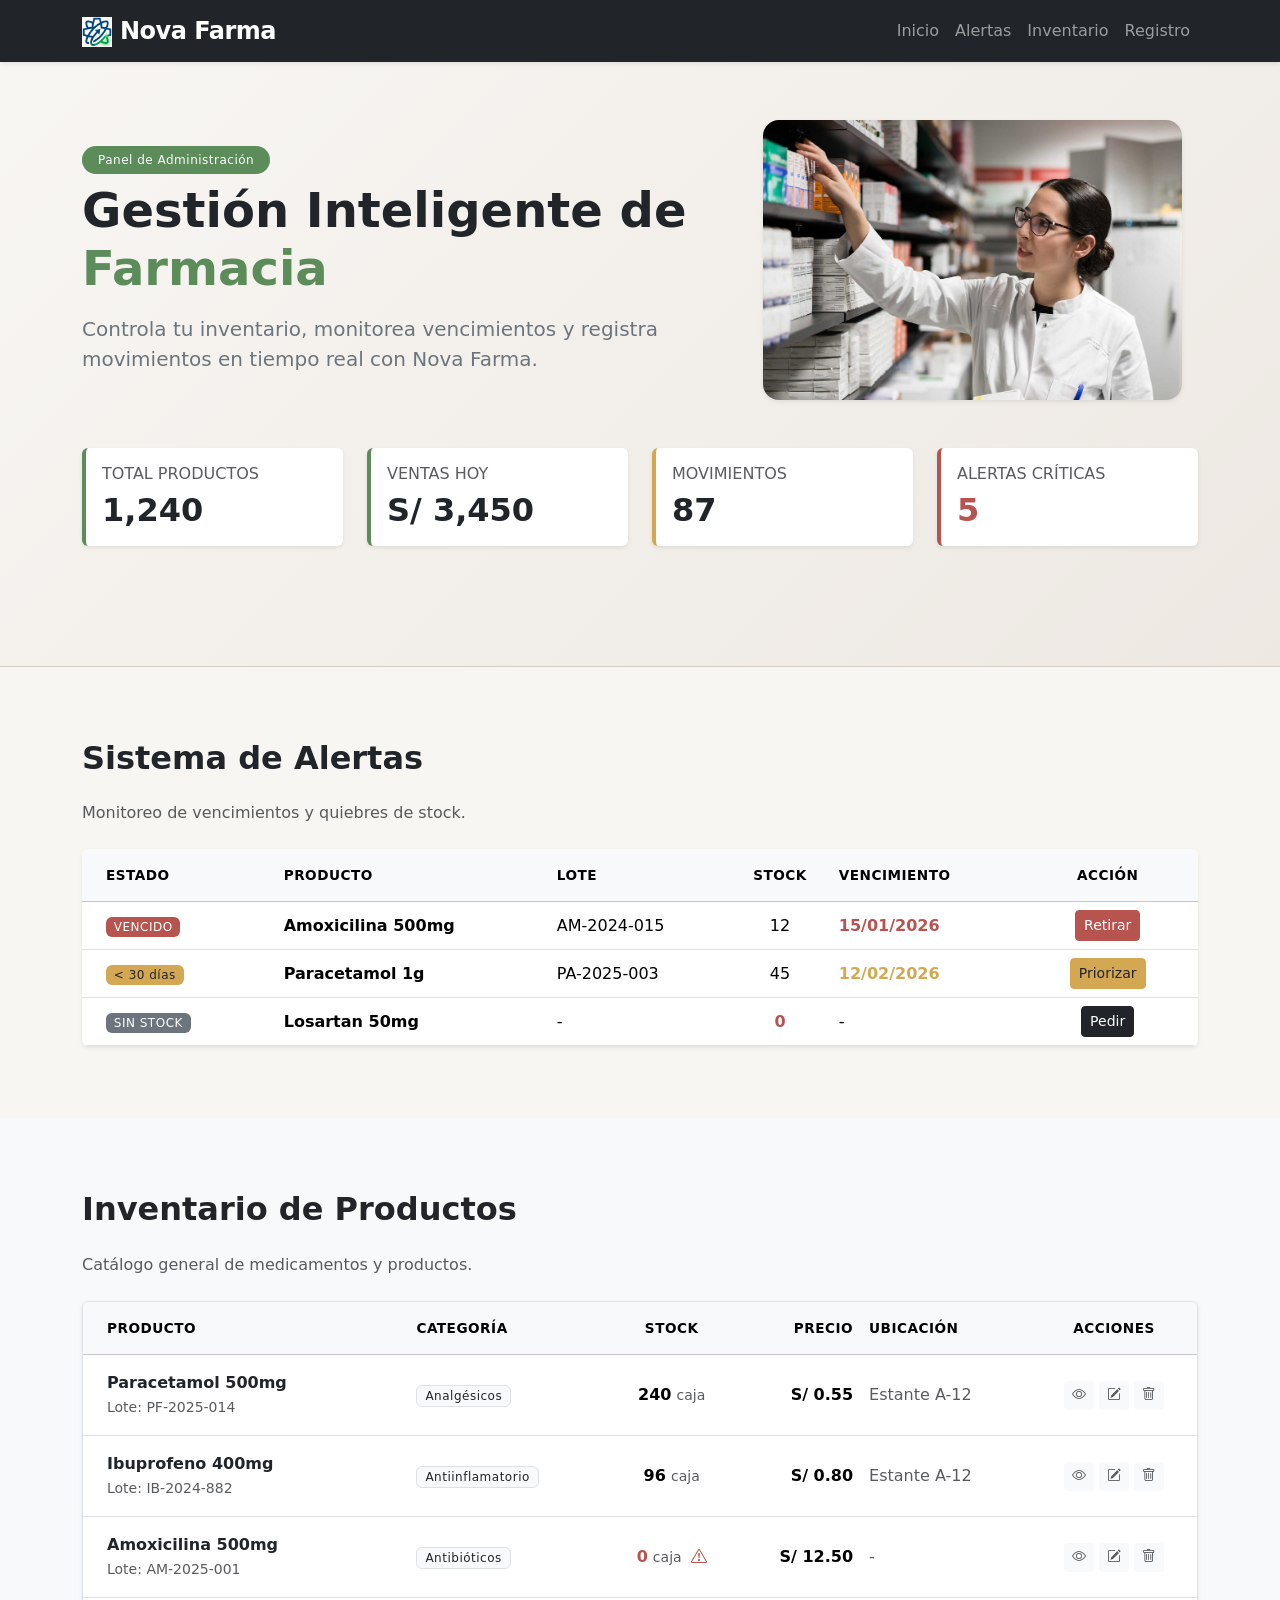
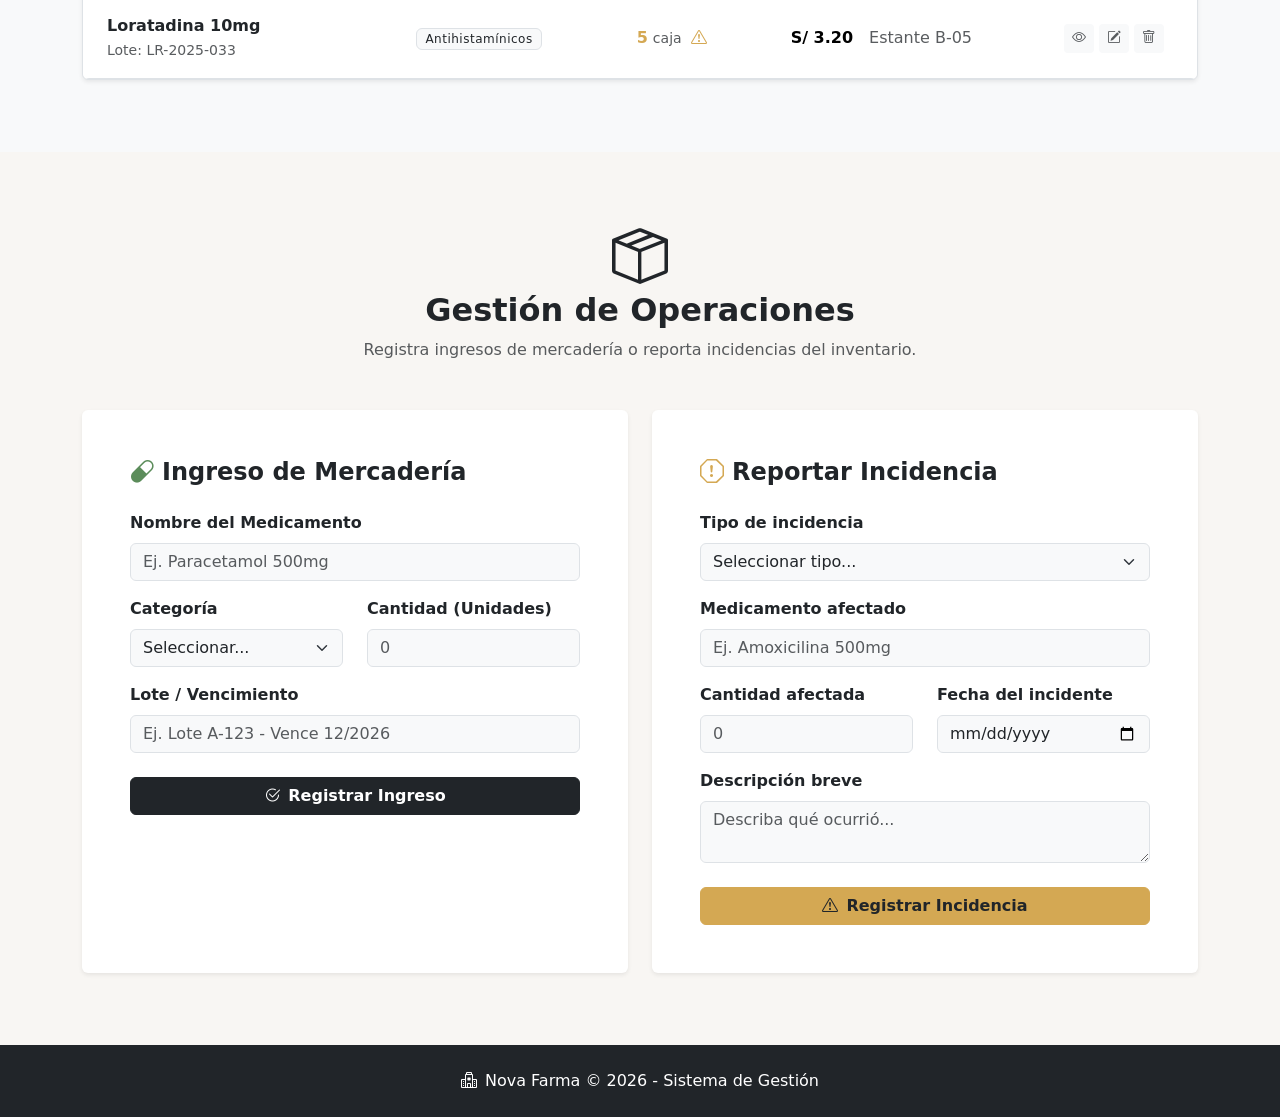
==== commit ce918ef3: "Actualización de diseño y estructura del sitio Made-with: Cursor" ====
--- a/index.html
+++ b/index.html
@@ -16,7 +16,7 @@
     <!-- ============================================ -->
     <!-- NAVBAR RESPONSIVE ESTÁNDAR (Requisito Rúbrica) -->
     <!-- ============================================ -->
-    <nav class="navbar navbar-expand-lg navbar-dark bg-dark fixed-top shadow-sm">
+    <nav class="navbar navbar-expand-lg navbar-dark navbar-corporativo fixed-top shadow-sm">
         <div class="container">
             <a class="navbar-brand fw-bold" href="#inicio">
                 <img src="assets/img/novafarmalogo.png" alt="Logo" class="img-fluid me-2" style="max-height: 30px;">Nova Farma
@@ -52,47 +52,47 @@
         <div class="container py-4">
             <div class="row align-items-center mb-5">
                 <div class="col-lg-7">
-                    <span class="badge bg-primary bg-opacity-10 text-primary mb-2 px-3 py-2 rounded-pill border border-primary">Panel de Administración</span>
-                    <h1 class="display-5 fw-bolder text-dark mb-3">Gestión Inteligente de <span class="text-primary">Farmacia</span></h1>
+                    <span class="badge bg-exito mb-2 px-3 py-2 rounded-pill">Panel de Administración</span>
+                    <h1 class="display-5 fw-bolder text-corporativo mb-3">Gestión Inteligente de <span class="text-exito">Farmacia</span></h1>
                     <p class="lead text-secondary mb-0">Controla tu inventario, monitorea vencimientos y registra movimientos en tiempo real con Nova Farma.</p>
                 </div>
                 <div class="col-lg-5 text-center mt-4 mt-lg-0">
-                    <!-- SEGUNDA IMAGEN (Requisito Rúbrica) -->
-                    <img src="assets/img/hero-farmacia.png" alt="Ilustración Farmacia" class="img-fluid rounded-4 shadow-sm" style="max-height: 280px; object-fit: cover;">
-                </div>
-            </div>
-
-            <!-- KPIs (Cards - Requisito Rúbrica) -->
+                    <!-- SEGUNDA IMAGEN -->
+                    <img src="assets/img/adminitarcionfarmacia.jpg" alt="Ilustración Farmacia" class="img-fluid rounded-4 shadow-sm" style="max-height: 280px; object-fit: cover;">
+                </div>
+            </div>
+
+            <!-- KPIs (Cards) -->
             <div class="row g-4 mb-5">
                 <div class="col-md-6 col-lg-3">
-                    <div class="card h-100 shadow-sm border-0 border-start border-primary border-4">
+                    <div class="card h-100 shadow-sm border-0 border-start border-4" style="border-color: #5B8C5A !important;">
                         <div class="card-body">
                             <h6 class="text-muted text-uppercase mb-2">Total Productos</h6>
-                            <h2 class="mb-0 fw-bold">1,240</h2>
+                            <h2 class="mb-0 fw-bold text-corporativo">1,240</h2>
                         </div>
                     </div>
                 </div>
                 <div class="col-md-6 col-lg-3">
-                    <div class="card h-100 shadow-sm border-0 border-start border-success border-4">
+                    <div class="card h-100 shadow-sm border-0 border-start border-4" style="border-color: #5B8C5A !important;">
                         <div class="card-body">
                             <h6 class="text-muted text-uppercase mb-2">Ventas Hoy</h6>
-                            <h2 class="mb-0 fw-bold">S/ 3,450</h2>
+                            <h2 class="mb-0 fw-bold text-corporativo">S/ 3,450</h2>
                         </div>
                     </div>
                 </div>
                 <div class="col-md-6 col-lg-3">
-                    <div class="card h-100 shadow-sm border-0 border-start border-warning border-4">
+                    <div class="card h-100 shadow-sm border-0 border-start border-4" style="border-color: #D4A853 !important;">
                         <div class="card-body">
                             <h6 class="text-muted text-uppercase mb-2">Movimientos</h6>
-                            <h2 class="mb-0 fw-bold">87</h2>
+                            <h2 class="mb-0 fw-bold text-corporativo">87</h2>
                         </div>
                     </div>
                 </div>
                 <div class="col-md-6 col-lg-3">
-                    <div class="card h-100 shadow-sm border-0 border-start border-danger border-4">
+                    <div class="card h-100 shadow-sm border-0 border-start border-4" style="border-color: #B85450 !important;">
                         <div class="card-body">
                             <h6 class="text-muted text-uppercase mb-2">Alertas Críticas</h6>
-                            <h2 class="mb-0 fw-bold text-danger">5</h2>
+                            <h2 class="mb-0 fw-bold text-peligro">5</h2>
                         </div>
                     </div>
                 </div>
@@ -105,7 +105,7 @@
     <!-- ============================================ -->
     <section id="alertas" class="py-5">
         <div class="container py-4">
-            <h2 class="mb-4 fw-bolder text-primary">Sistema de Alertas</h2>
+            <h2 class="mb-4 fw-bolder text-corporativo">Sistema de Alertas</h2>
             <p class="text-muted mb-4">Monitoreo de vencimientos y quiebres de stock.</p>
 
             <!-- Tabla Estilizada (Requisito Rúbrica) -->
@@ -124,29 +124,29 @@
                                 </tr>
                             </thead>
                             <tbody>
-                                <tr class="table-danger">
-                                    <td class="px-4"><span class="badge bg-danger">VENCIDO</span></td>
+                                <tr style="background-color: rgba(184, 84, 80, 0.1);">
+                                    <td class="px-4"><span class="badge bg-peligro">VENCIDO</span></td>
                                     <td class="fw-bold">Amoxicilina 500mg</td>
                                     <td>AM-2024-015</td>
                                     <td class="text-center">12</td>
-                                    <td class="text-danger fw-bold">15/01/2026</td>
-                                    <td class="px-4 text-center"><button class="btn btn-sm btn-outline-danger">Retirar</button></td>
+                                    <td class="text-peligro fw-bold">15/01/2026</td>
+                                    <td class="px-4 text-center"><button class="btn btn-sm btn-peligro">Retirar</button></td>
                                 </tr>
-                                <tr class="table-warning">
-                                    <td class="px-4"><span class="badge bg-warning text-dark">&lt; 30 días</span></td>
+                                <tr style="background-color: rgba(212, 168, 83, 0.1);">
+                                    <td class="px-4"><span class="badge bg-advertencia text-dark">&lt; 30 días</span></td>
                                     <td class="fw-bold">Paracetamol 1g</td>
                                     <td>PA-2025-003</td>
                                     <td class="text-center">45</td>
-                                    <td class="text-warning fw-bold">12/02/2026</td>
-                                    <td class="px-4 text-center"><button class="btn btn-sm btn-outline-warning text-dark">Priorizar</button></td>
+                                    <td class="text-advertencia fw-bold">12/02/2026</td>
+                                    <td class="px-4 text-center"><button class="btn btn-sm btn-advertencia">Priorizar</button></td>
                                 </tr>
-                                <tr class="table-secondary">
+                                <tr>
                                     <td class="px-4"><span class="badge bg-secondary">SIN STOCK</span></td>
                                     <td class="fw-bold">Losartan 50mg</td>
                                     <td>-</td>
-                                    <td class="text-center text-danger fw-bold">0</td>
+                                    <td class="text-center text-peligro fw-bold">0</td>
                                     <td>-</td>
-                                    <td class="px-4 text-center"><button class="btn btn-sm btn-outline-primary">Pedir</button></td>
+                                    <td class="px-4 text-center"><button class="btn btn-sm btn-corporativo">Pedir</button></td>
                                 </tr>
                             </tbody>
                         </table>
@@ -161,7 +161,7 @@
     <!-- ============================================ -->
     <section id="inventario" class="py-5 bg-light">
         <div class="container py-4">
-            <h2 class="mb-4 fw-bolder text-primary">Inventario de Productos</h2>
+            <h2 class="mb-4 fw-bolder text-corporativo">Inventario de Productos</h2>
             <p class="text-muted mb-4">Catálogo general de medicamentos y productos.</p>
 
             <!-- Tabla de Inventario (Estilo limpio) -->
@@ -170,12 +170,12 @@
                     <table class="table table-hover align-middle mb-0">
                         <thead class="table-light text-muted">
                             <tr>
-                                <th class="fw-normal py-3 px-4">Producto</th>
-                                <th class="fw-normal py-3">Categoría</th>
-                                <th class="fw-normal py-3 text-center">Stock</th>
-                                <th class="fw-normal py-3 text-end">Precio</th>
-                                <th class="fw-normal py-3">Ubicación</th>
-                                <th class="fw-normal py-3 text-center">Acciones</th>
+                                <th class="py-3 px-4">Producto</th>
+                                <th class="py-3">Categoría</th>
+                                <th class="py-3 text-center">Stock</th>
+                                <th class="py-3 text-end">Precio</th>
+                                <th class="py-3">Ubicación</th>
+                                <th class="py-3 text-center">Acciones</th>
                             </tr>
                         </thead>
                         <tbody>
@@ -239,8 +239,8 @@
                                     <span class="badge bg-light text-dark border px-2 py-1 fw-normal">Antibióticos</span>
                                 </td>
                                 <td class="text-center">
-                                    <span class="fw-bold text-danger">0</span> <small class="text-muted">caja</small>
-                                    <i class="bi bi-exclamation-triangle text-danger ms-1" title="Agotado"></i>
+                                    <span class="fw-bold text-peligro">0</span> <small class="text-muted">caja</small>
+                                    <i class="bi bi-exclamation-triangle text-peligro ms-1" title="Agotado"></i>
                                 </td>
                                 <td class="text-end fw-bold">
                                     S/ 12.50
@@ -265,8 +265,8 @@
                                     <span class="badge bg-light text-dark border px-2 py-1 fw-normal">Antihistamínicos</span>
                                 </td>
                                 <td class="text-center">
-                                    <span class="fw-bold text-danger">5</span> <small class="text-muted">caja</small>
-                                    <i class="bi bi-exclamation-triangle text-danger ms-1" title="Poco stock"></i>
+                                    <span class="fw-bold text-advertencia">5</span> <small class="text-muted">caja</small>
+                                    <i class="bi bi-exclamation-triangle text-advertencia ms-1" title="Poco stock"></i>
                                 </td>
                                 <td class="text-end fw-bold">
                                     S/ 3.20
@@ -293,8 +293,8 @@
     <section id="registro" class="py-5">
         <div class="container py-4">
             <div class="text-center mb-5">
-                <i class="bi bi-box-seam display-4 text-primary mb-3"></i>
-                <h2 class="fw-bolder text-primary">Gestión de Operaciones</h2>
+                <i class="bi bi-box-seam display-4 text-corporativo mb-3"></i>
+                <h2 class="fw-bolder text-corporativo">Gestión de Operaciones</h2>
                 <p class="text-muted">Registra ingresos de mercadería o reporta incidencias del inventario.</p>
             </div>
 
@@ -304,7 +304,7 @@
                 <div class="col-lg-6">
                     <div class="card shadow-sm border-0 h-100">
                         <div class="card-body p-4 p-md-5">
-                            <h4 class="fw-bold mb-4"><i class="bi bi-capsule text-primary me-2"></i>Ingreso de Mercadería</h4>
+                            <h4 class="fw-bold mb-4"><i class="bi bi-capsule text-exito me-2"></i>Ingreso de Mercadería</h4>
                             <form action="#" method="post">
                                 <div class="mb-3">
                                     <label class="form-label fw-bold">Nombre del Medicamento</label>
@@ -334,7 +334,7 @@
                                 </div>
                                 
                                 <!-- Botón que activa el Modal -->
-                                <button type="button" class="btn btn-primary w-100 fw-bold" data-bs-toggle="modal" data-bs-target="#modalConfirmacion">
+                                <button type="button" class="btn btn-corporativo w-100 fw-bold" data-bs-toggle="modal" data-bs-target="#modalConfirmacion">
                                     <i class="bi bi-check2-circle me-2"></i>Registrar Ingreso
                                 </button>
                             </form>
@@ -346,7 +346,7 @@
                 <div class="col-lg-6">
                     <div class="card shadow-sm border-0 h-100">
                         <div class="card-body p-4 p-md-5">
-                            <h4 class="fw-bold mb-4"><i class="bi bi-exclamation-octagon text-warning me-2"></i>Reportar Incidencia</h4>
+                            <h4 class="fw-bold mb-4"><i class="bi bi-exclamation-octagon text-advertencia me-2"></i>Reportar Incidencia</h4>
                             <form action="#" method="post">
                                 <div class="mb-3">
                                     <label class="form-label fw-bold">Tipo de incidencia</label>
@@ -381,7 +381,7 @@
                                 </div>
                                 
                                 <!-- Botón que activa el Modal -->
-                                <button type="button" class="btn btn-warning w-100 fw-bold" data-bs-toggle="modal" data-bs-target="#modalConfirmacion">
+                                <button type="button" class="btn btn-advertencia w-100 fw-bold" data-bs-toggle="modal" data-bs-target="#modalConfirmacion">
                                     <i class="bi bi-exclamation-triangle me-2"></i>Registrar Incidencia
                                 </button>
                             </form>
@@ -394,7 +394,7 @@
     </section>
 
     <!-- Footer -->
-    <footer class="bg-dark text-white py-4 text-center mt-auto">
+    <footer class="bg-corporativo text-white py-4 text-center mt-auto">
         <div class="container">
             <p class="mb-0"><i class="bi bi-hospital me-2"></i>Nova Farma &copy; 2026 - Sistema de Gestión</p>
         </div>
@@ -406,7 +406,7 @@
     <div class="modal fade" id="modalConfirmacion" tabindex="-1" aria-labelledby="modalLabel" aria-hidden="true">
         <div class="modal-dialog modal-dialog-centered">
             <div class="modal-content border-0 shadow">
-                <div class="modal-header bg-success text-white border-0">
+                <div class="modal-header bg-exito text-white border-0">
                     <h5 class="modal-title" id="modalLabel"><i class="bi bi-check-circle-fill me-2"></i>¡Registro Exitoso!</h5>
                     <button type="button" class="btn-close btn-close-white" data-bs-dismiss="modal" aria-label="Close"></button>
                 </div>
@@ -414,7 +414,7 @@
                     <p class="fs-5 mb-0">La mercadería ha sido ingresada al inventario correctamente.</p>
                 </div>
                 <div class="modal-footer border-0 justify-content-center pb-4">
-                    <button type="button" class="btn btn-success px-4" data-bs-dismiss="modal">Aceptar</button>
+                    <button type="button" class="btn btn-corporativo px-4" data-bs-dismiss="modal">Aceptar</button>
                 </div>
             </div>
         </div>
--- a/assets/css/temas.css
+++ b/assets/css/temas.css
@@ -1,16 +1,90 @@
 /* ============================================
    Nova Farma - Estilos personalizados
-   (Landing Page Simple)
+   Paleta: #212529 Corporativo + Tonos Tierra
    ============================================ */
 
 body {
-    background-color: #f8f9fa;
-    scroll-behavior: smooth; /* Para que la navegacion por anclas sea suave */
-}
-
-/* ============================================
-   NAVBAR Y SECCIONES
-   ============================================ */
+    background-color: #F8F6F3;
+    scroll-behavior: smooth;
+}
+
+/* ============================================
+   COLORES CORPORATIVOS
+   ============================================ */
+.text-corporativo {
+    color: #212529 !important;
+}
+
+.bg-corporativo {
+    background-color: #212529 !important;
+}
+
+.btn-corporativo {
+    background-color: #212529;
+    border-color: #212529;
+    color: white;
+}
+
+.btn-corporativo:hover {
+    background-color: #1a1d21;
+    border-color: #1a1d21;
+    color: white;
+}
+
+/* Colores Tierra */
+.text-tierra {
+    color: #8B7355 !important;
+}
+
+.bg-tierra {
+    background-color: #8B7355 !important;
+}
+
+.badge-tierra {
+    background-color: #8B7355;
+    color: white;
+}
+
+.text-tierra-suave {
+    color: #A8B5A0 !important;
+}
+
+.bg-tierra-suave {
+    background-color: #A8B5A0 !important;
+}
+
+/* Colores Semánticos Suavizados */
+.text-exito {
+    color: #5B8C5A !important;
+}
+
+.bg-exito {
+    background-color: #5B8C5A !important;
+}
+
+.text-advertencia {
+    color: #D4A853 !important;
+}
+
+.bg-advertencia {
+    background-color: #D4A853 !important;
+}
+
+.text-peligro {
+    color: #B85450 !important;
+}
+
+.bg-peligro {
+    background-color: #B85450 !important;
+}
+
+/* ============================================
+   NAVBAR
+   ============================================ */
+.navbar-corporativo {
+    background-color: #212529;
+}
+
 .navbar-brand {
     font-size: 1.5rem;
     letter-spacing: -0.5px;
@@ -25,8 +99,12 @@
    HERO Y SECCIONES
    ============================================ */
 .hero-section {
-    background: linear-gradient(135deg, #f8f9fa 0%, #e2e8f0 100%);
-    border-bottom: 1px solid #dee2e6;
+    background: linear-gradient(135deg, #F8F6F3 0%, #EDE8E2 100%);
+    border-bottom: 1px solid #d5cec5;
+}
+
+.seccion-alternada {
+    background-color: #EDE8E2;
 }
 
 /* ============================================
@@ -38,20 +116,45 @@
 
 .card:hover {
     transform: translateY(-5px);
-    box-shadow: 0 .5rem 1rem rgba(0,0,0,.15)!important;
+    box-shadow: 0 .5rem 1rem rgba(33, 37, 41, 0.1) !important;
 }
 
 .table-responsive {
     border-radius: 0.375rem;
-    overflow: hidden;
+    overflow-x: auto;
+    -webkit-overflow-scrolling: touch;
+}
+
+/* Scrollbar styling para tablas en móviles */
+.table-responsive::-webkit-scrollbar {
+    height: 6px;
+}
+
+.table-responsive::-webkit-scrollbar-track {
+    background: #f1f1f1;
+    border-radius: 3px;
+}
+
+.table-responsive::-webkit-scrollbar-thumb {
+    background: #8B7355;
+    border-radius: 3px;
+}
+
+.table-responsive::-webkit-scrollbar-thumb:hover {
+    background: #6d5a42;
+}
+
+/* Colores de tabla alternados suaves */
+.table-tierra tbody tr:nth-of-type(odd) {
+    background-color: rgba(248, 246, 243, 0.5);
 }
 
 /* ============================================
    FORMULARIO
    ============================================ */
 .form-control:focus, .form-select:focus {
-    border-color: #0d6efd;
-    box-shadow: 0 0 0 0.25rem rgba(13, 110, 253, 0.15);
+    border-color: #8B7355;
+    box-shadow: 0 0 0 0.25rem rgba(139, 115, 85, 0.15);
 }
 
 /* ============================================
@@ -68,3 +171,65 @@
     font-size: 0.85rem;
     letter-spacing: 0.5px;
 }
+
+/* ============================================
+   BOTONES PERSONALIZADOS
+   ============================================ */
+.btn-tierra {
+    background-color: #8B7355;
+    border-color: #8B7355;
+    color: white;
+}
+
+.btn-tierra:hover {
+    background-color: #7a6549;
+    border-color: #7a6549;
+    color: white;
+}
+
+.btn-advertencia {
+    background-color: #D4A853;
+    border-color: #D4A853;
+    color: #212529;
+}
+
+.btn-advertencia:hover {
+    background-color: #c49a4a;
+    border-color: #c49a4a;
+    color: #212529;
+}
+
+.btn-peligro {
+    background-color: #B85450;
+    border-color: #B85450;
+    color: white;
+}
+
+.btn-peligro:hover {
+    background-color: #a04844;
+    border-color: #a04844;
+    color: white;
+}
+
+/* ============================================
+   TABLAS RESPONSIVE EN MÓVILES
+   ============================================ */
+
+/* Asegurar que las tablas tengan ancho mínimo para activar scroll en 375px */
+@media (max-width: 576px) {
+    .table-responsive table {
+        min-width: 500px;
+    }
+
+    /* Las celdas no se comprimen tanto */
+    .table-responsive td,
+    .table-responsive th {
+        white-space: nowrap;
+    }
+
+    /* Padding reducido en móviles para aprovechar mejor el espacio */
+    .table-responsive .px-4 {
+        padding-left: 0.75rem !important;
+        padding-right: 0.75rem !important;
+    }
+}
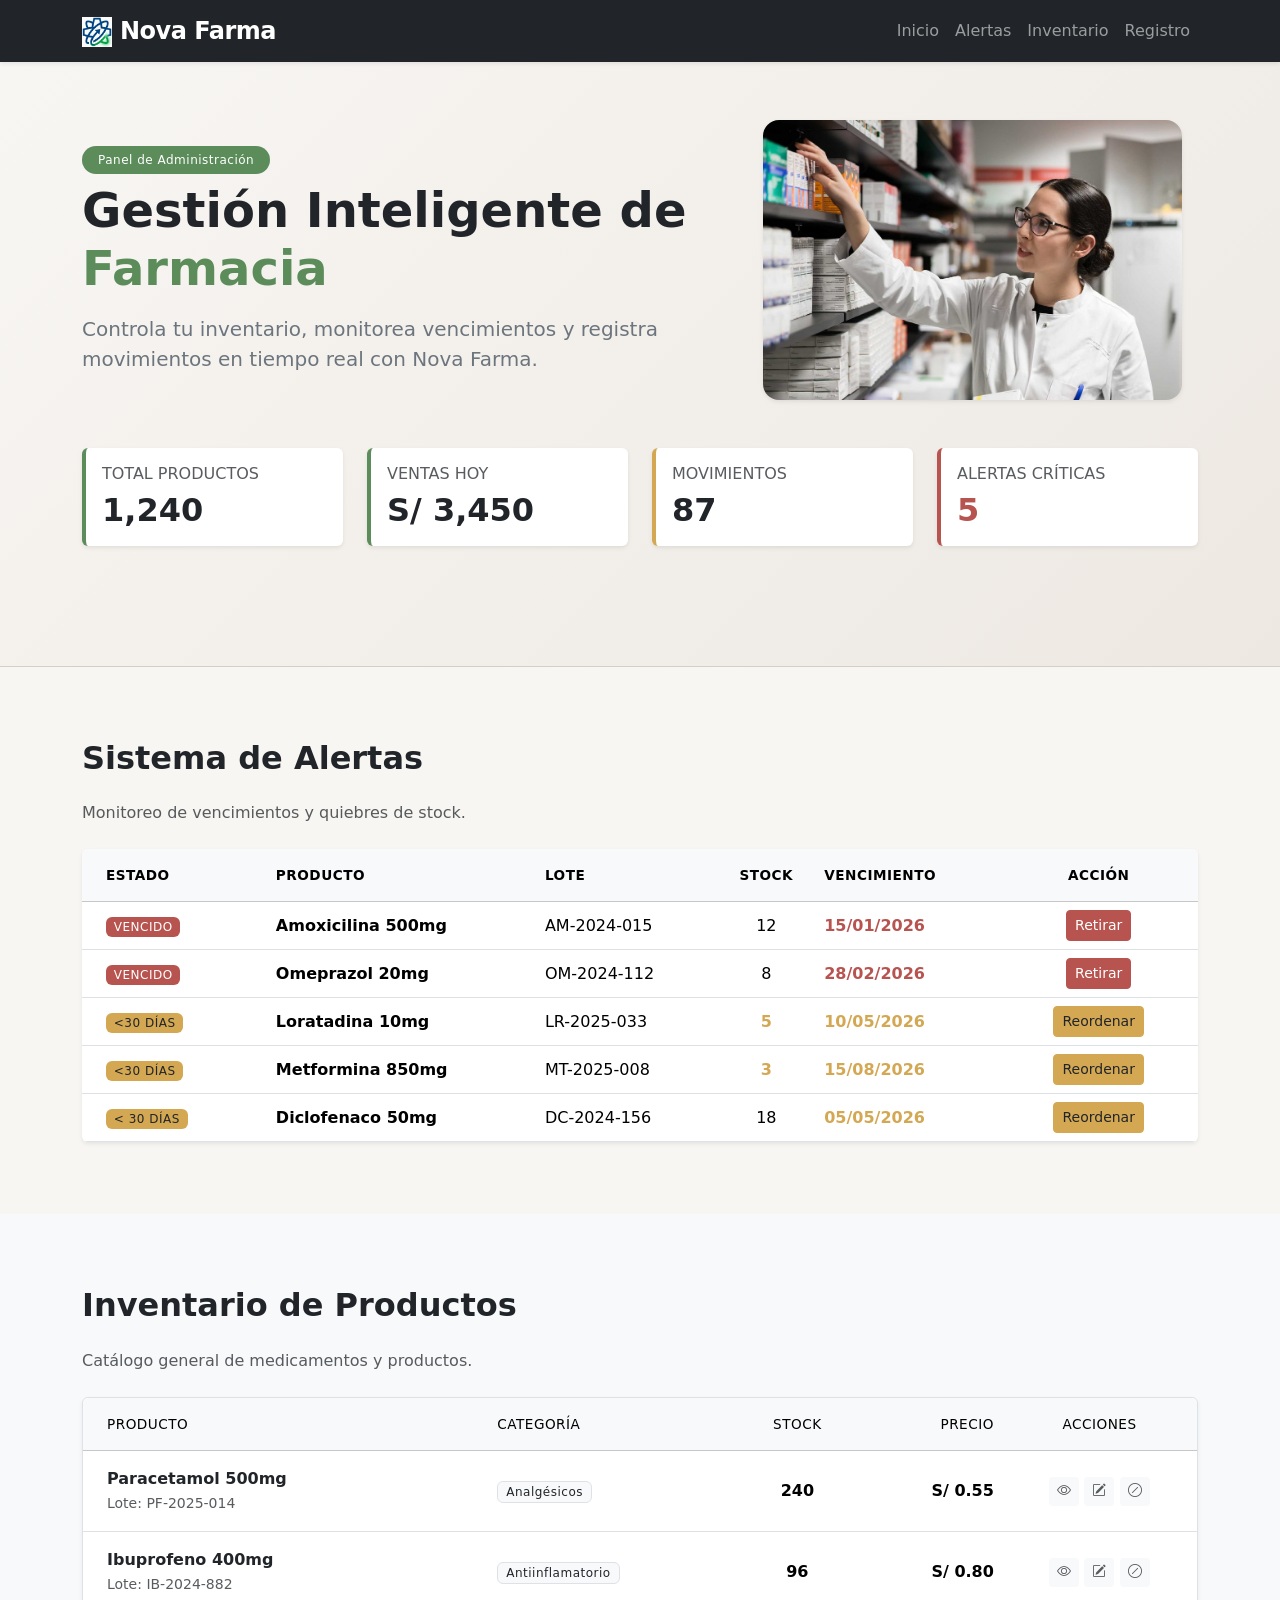
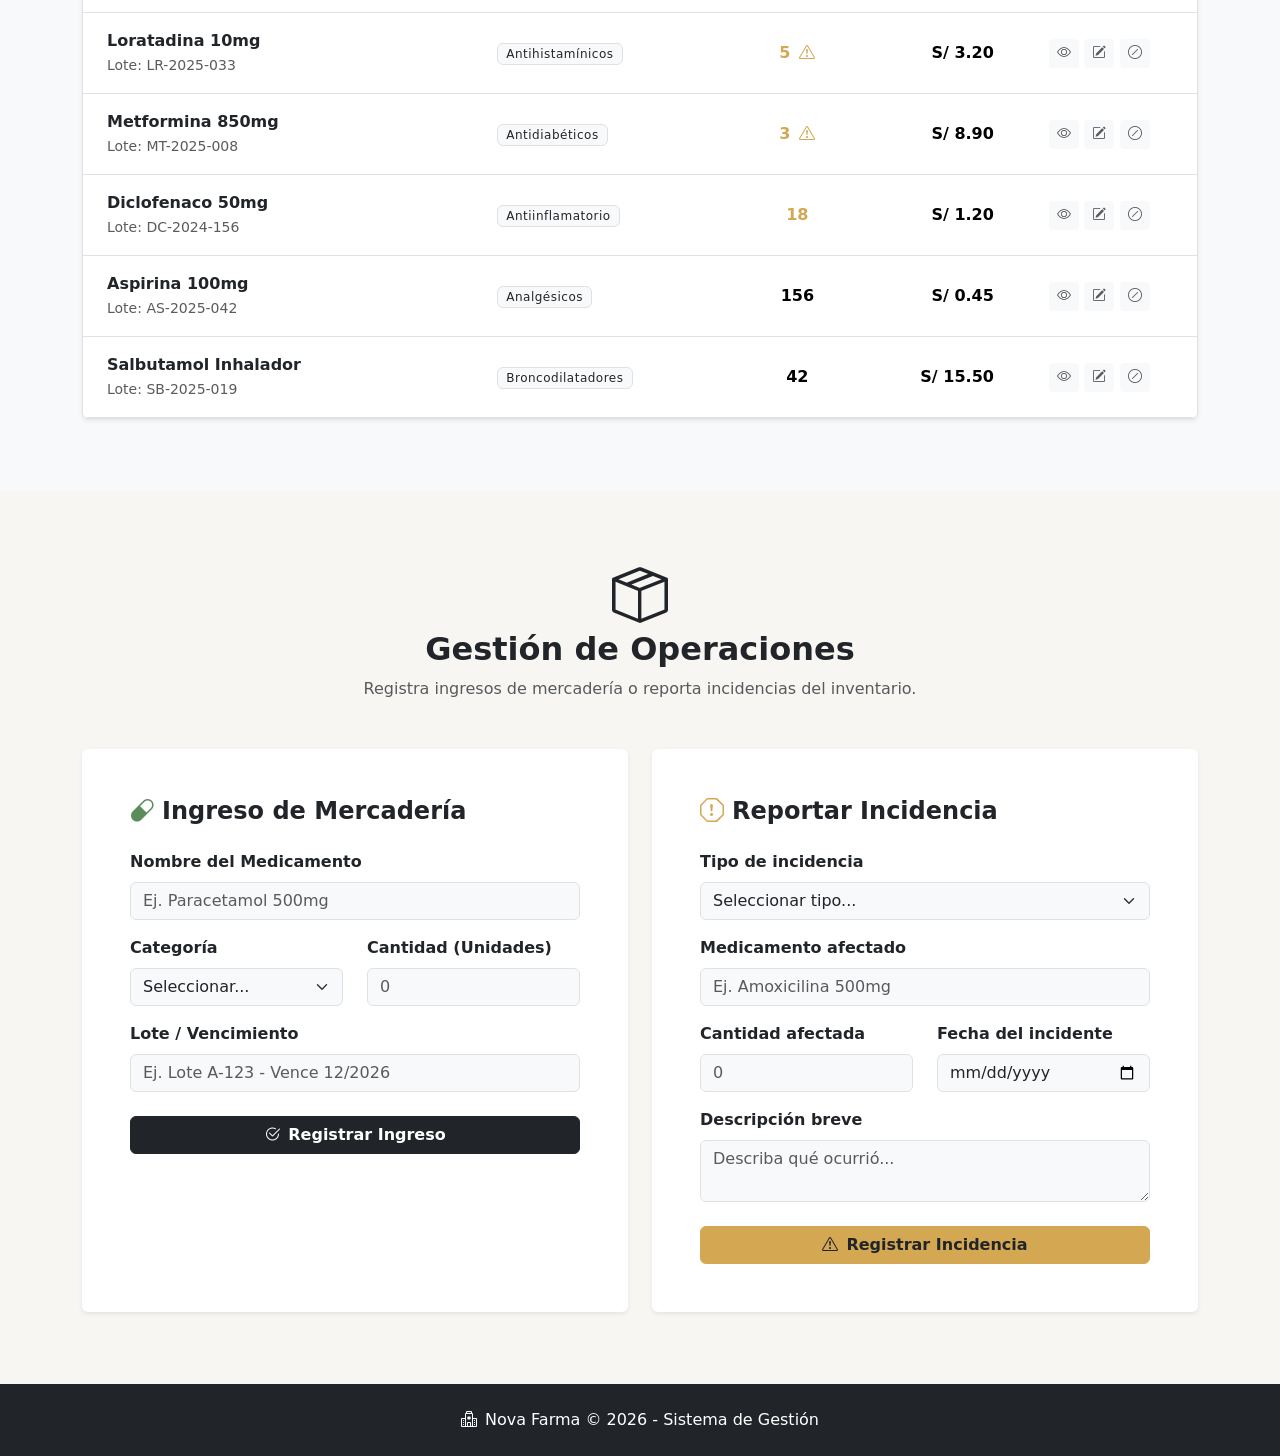
==== commit 234c06dc: "Refinamiento final ATF1: Limpieza de codigo y correcciones de logica de negocio Made-with: Cursor" ====
--- a/index.html
+++ b/index.html
@@ -13,19 +13,15 @@
 </head>
 <body>
 
-    <!-- ============================================ -->
-    <!-- NAVBAR RESPONSIVE ESTÁNDAR (Requisito Rúbrica) -->
-    <!-- ============================================ -->
+    <!-- NAVBAR -->
     <nav class="navbar navbar-expand-lg navbar-dark navbar-corporativo fixed-top shadow-sm">
         <div class="container">
             <a class="navbar-brand fw-bold" href="#inicio">
                 <img src="assets/img/novafarmalogo.png" alt="Logo" class="img-fluid me-2" style="max-height: 30px;">Nova Farma
             </a>
-            <!-- Botón Hamburguesa -->
             <button class="navbar-toggler" type="button" data-bs-toggle="collapse" data-bs-target="#navbarPrincipal" aria-controls="navbarPrincipal" aria-expanded="false" aria-label="Toggle navigation">
                 <span class="navbar-toggler-icon"></span>
             </button>
-            <!-- Menú Colapsable -->
             <div class="collapse navbar-collapse" id="navbarPrincipal">
                 <ul class="navbar-nav ms-auto">
                     <li class="nav-item">
@@ -45,9 +41,7 @@
         </div>
     </nav>
 
-    <!-- ============================================ -->
-    <!-- SECCIÓN INICIO / DASHBOARD -->
-    <!-- ============================================ -->
+    <!-- SECCIÓN INICIO -->
     <section id="inicio" class="py-5 mt-5 hero-section">
         <div class="container py-4">
             <div class="row align-items-center mb-5">
@@ -57,15 +51,13 @@
                     <p class="lead text-secondary mb-0">Controla tu inventario, monitorea vencimientos y registra movimientos en tiempo real con Nova Farma.</p>
                 </div>
                 <div class="col-lg-5 text-center mt-4 mt-lg-0">
-                    <!-- SEGUNDA IMAGEN -->
                     <img src="assets/img/adminitarcionfarmacia.jpg" alt="Ilustración Farmacia" class="img-fluid rounded-4 shadow-sm" style="max-height: 280px; object-fit: cover;">
                 </div>
             </div>
 
-            <!-- KPIs (Cards) -->
             <div class="row g-4 mb-5">
                 <div class="col-md-6 col-lg-3">
-                    <div class="card h-100 shadow-sm border-0 border-start border-4" style="border-color: #5B8C5A !important;">
+                    <div class="card h-100 shadow-sm border-0 border-start border-4 card-border-exito">
                         <div class="card-body">
                             <h6 class="text-muted text-uppercase mb-2">Total Productos</h6>
                             <h2 class="mb-0 fw-bold text-corporativo">1,240</h2>
@@ -73,7 +65,7 @@
                     </div>
                 </div>
                 <div class="col-md-6 col-lg-3">
-                    <div class="card h-100 shadow-sm border-0 border-start border-4" style="border-color: #5B8C5A !important;">
+                    <div class="card h-100 shadow-sm border-0 border-start border-4 card-border-exito">
                         <div class="card-body">
                             <h6 class="text-muted text-uppercase mb-2">Ventas Hoy</h6>
                             <h2 class="mb-0 fw-bold text-corporativo">S/ 3,450</h2>
@@ -81,7 +73,7 @@
                     </div>
                 </div>
                 <div class="col-md-6 col-lg-3">
-                    <div class="card h-100 shadow-sm border-0 border-start border-4" style="border-color: #D4A853 !important;">
+                    <div class="card h-100 shadow-sm border-0 border-start border-4 card-border-advertencia">
                         <div class="card-body">
                             <h6 class="text-muted text-uppercase mb-2">Movimientos</h6>
                             <h2 class="mb-0 fw-bold text-corporativo">87</h2>
@@ -89,7 +81,7 @@
                     </div>
                 </div>
                 <div class="col-md-6 col-lg-3">
-                    <div class="card h-100 shadow-sm border-0 border-start border-4" style="border-color: #B85450 !important;">
+                    <div class="card h-100 shadow-sm border-0 border-start border-4 card-border-peligro">
                         <div class="card-body">
                             <h6 class="text-muted text-uppercase mb-2">Alertas Críticas</h6>
                             <h2 class="mb-0 fw-bold text-peligro">5</h2>
@@ -100,19 +92,16 @@
         </div>
     </section>
 
-    <!-- ============================================ -->
     <!-- SECCIÓN ALERTAS -->
-    <!-- ============================================ -->
     <section id="alertas" class="py-5">
         <div class="container py-4">
             <h2 class="mb-4 fw-bolder text-corporativo">Sistema de Alertas</h2>
             <p class="text-muted mb-4">Monitoreo de vencimientos y quiebres de stock.</p>
 
-            <!-- Tabla Estilizada (Requisito Rúbrica) -->
             <div class="card shadow-sm border-0">
                 <div class="card-body p-0">
                     <div class="table-responsive">
-                        <table class="table table-hover align-middle mb-0">
+                        <table class="table align-middle mb-0">
                             <thead class="table-light">
                                 <tr>
                                     <th class="px-4 py-3">Estado</th>
@@ -124,7 +113,7 @@
                                 </tr>
                             </thead>
                             <tbody>
-                                <tr style="background-color: rgba(184, 84, 80, 0.1);">
+                                <tr class="table-row-peligro">
                                     <td class="px-4"><span class="badge bg-peligro">VENCIDO</span></td>
                                     <td class="fw-bold">Amoxicilina 500mg</td>
                                     <td>AM-2024-015</td>
@@ -132,21 +121,37 @@
                                     <td class="text-peligro fw-bold">15/01/2026</td>
                                     <td class="px-4 text-center"><button class="btn btn-sm btn-peligro">Retirar</button></td>
                                 </tr>
-                                <tr style="background-color: rgba(212, 168, 83, 0.1);">
-                                    <td class="px-4"><span class="badge bg-advertencia text-dark">&lt; 30 días</span></td>
-                                    <td class="fw-bold">Paracetamol 1g</td>
-                                    <td>PA-2025-003</td>
-                                    <td class="text-center">45</td>
-                                    <td class="text-advertencia fw-bold">12/02/2026</td>
-                                    <td class="px-4 text-center"><button class="btn btn-sm btn-advertencia">Priorizar</button></td>
-                                </tr>
-                                <tr>
-                                    <td class="px-4"><span class="badge bg-secondary">SIN STOCK</span></td>
-                                    <td class="fw-bold">Losartan 50mg</td>
-                                    <td>-</td>
-                                    <td class="text-center text-peligro fw-bold">0</td>
-                                    <td>-</td>
-                                    <td class="px-4 text-center"><button class="btn btn-sm btn-corporativo">Pedir</button></td>
+                                <tr class="table-row-peligro">
+                                    <td class="px-4"><span class="badge bg-peligro">VENCIDO</span></td>
+                                    <td class="fw-bold">Omeprazol 20mg</td>
+                                    <td>OM-2024-112</td>
+                                    <td class="text-center">8</td>
+                                    <td class="text-peligro fw-bold">28/02/2026</td>
+                                    <td class="px-4 text-center"><button class="btn btn-sm btn-peligro">Retirar</button></td>
+                                </tr>
+                                <tr class="table-row-advertencia">
+                                    <td class="px-4"><span class="badge bg-advertencia text-dark">&lt;30 DÍAS</span></td>
+                                    <td class="fw-bold">Loratadina 10mg</td>
+                                    <td>LR-2025-033</td>
+                                    <td class="text-center text-advertencia fw-bold">5</td>
+                                    <td class="text-advertencia fw-bold">10/05/2026</td>
+                                    <td class="px-4 text-center"><button class="btn btn-sm btn-advertencia">Reordenar</button></td>
+                                </tr>
+                                <tr class="table-row-advertencia">
+                                    <td class="px-4"><span class="badge bg-advertencia text-dark">&lt;30 DÍAS</span></td>
+                                    <td class="fw-bold">Metformina 850mg</td>
+                                    <td>MT-2025-008</td>
+                                    <td class="text-center text-advertencia fw-bold">3</td>
+                                    <td class="text-advertencia fw-bold">15/08/2026</td>
+                                    <td class="px-4 text-center"><button class="btn btn-sm btn-advertencia">Reordenar</button></td>
+                                </tr>
+                                <tr class="table-row-advertencia">
+                                    <td class="px-4"><span class="badge bg-advertencia text-dark">&lt; 30 DÍAS</span></td>
+                                    <td class="fw-bold">Diclofenaco 50mg</td>
+                                    <td>DC-2024-156</td>
+                                    <td class="text-center">18</td>
+                                    <td class="text-advertencia fw-bold">05/05/2026</td>
+                                    <td class="px-4 text-center"><button class="btn btn-sm btn-advertencia">Reordenar</button></td>
                                 </tr>
                             </tbody>
                         </table>
@@ -156,30 +161,25 @@
         </div>
     </section>
 
-    <!-- ============================================ -->
     <!-- SECCIÓN INVENTARIO -->
-    <!-- ============================================ -->
     <section id="inventario" class="py-5 bg-light">
         <div class="container py-4">
             <h2 class="mb-4 fw-bolder text-corporativo">Inventario de Productos</h2>
             <p class="text-muted mb-4">Catálogo general de medicamentos y productos.</p>
 
-            <!-- Tabla de Inventario (Estilo limpio) -->
             <div class="table-container bg-white rounded shadow-sm border">
                 <div class="table-responsive">
-                    <table class="table table-hover align-middle mb-0">
+                    <table class="table align-middle mb-0">
                         <thead class="table-light text-muted">
                             <tr>
-                                <th class="py-3 px-4">Producto</th>
-                                <th class="py-3">Categoría</th>
-                                <th class="py-3 text-center">Stock</th>
-                                <th class="py-3 text-end">Precio</th>
-                                <th class="py-3">Ubicación</th>
-                                <th class="py-3 text-center">Acciones</th>
+                                <th class="fw-normal py-3 px-4">Producto</th>
+                                <th class="fw-normal py-3">Categoría</th>
+                                <th class="fw-normal py-3 text-center">Stock</th>
+                                <th class="fw-normal py-3 text-end">Precio</th>
+                                <th class="fw-normal py-3 text-center">Acciones</th>
                             </tr>
                         </thead>
                         <tbody>
-                            <!-- Producto 1 -->
                             <tr>
                                 <td class="px-4 py-3">
                                     <div class="fw-bold text-dark">Paracetamol 500mg</div>
@@ -189,22 +189,18 @@
                                     <span class="badge bg-light text-dark border px-2 py-1 fw-normal">Analgésicos</span>
                                 </td>
                                 <td class="text-center">
-                                    <span class="fw-bold">240</span> <small class="text-muted">caja</small>
+                                    <span class="fw-bold">240</span>
                                 </td>
                                 <td class="text-end fw-bold">
                                     S/ 0.55
                                 </td>
-                                <td class="text-muted">
-                                    Estante A-12
-                                </td>
-                                <td class="text-center">
-                                    <button class="btn btn-sm btn-light text-muted border-0"><i class="bi bi-eye"></i></button>
-                                    <button class="btn btn-sm btn-light text-muted border-0"><i class="bi bi-pencil-square"></i></button>
-                                    <button class="btn btn-sm btn-light text-muted border-0"><i class="bi bi-trash"></i></button>
-                                </td>
-                            </tr>
-
-                            <!-- Producto 2 -->
+                                <td class="text-center">
+                                    <button class="btn btn-sm btn-light text-muted border-0"><i class="bi bi-eye"></i></button>
+                                    <button class="btn btn-sm btn-light text-muted border-0"><i class="bi bi-pencil-square"></i></button>
+                                    <button class="btn btn-sm btn-light text-muted border-0" title="Desactivar"><i class="bi bi-slash-circle"></i></button>
+                                </td>
+                            </tr>
+
                             <tr>
                                 <td class="px-4 py-3">
                                     <div class="fw-bold text-dark">Ibuprofeno 400mg</div>
@@ -214,48 +210,18 @@
                                     <span class="badge bg-light text-dark border px-2 py-1 fw-normal">Antiinflamatorio</span>
                                 </td>
                                 <td class="text-center">
-                                    <span class="fw-bold">96</span> <small class="text-muted">caja</small>
+                                    <span class="fw-bold">96</span>
                                 </td>
                                 <td class="text-end fw-bold">
                                     S/ 0.80
                                 </td>
-                                <td class="text-muted">
-                                    Estante A-12
-                                </td>
-                                <td class="text-center">
-                                    <button class="btn btn-sm btn-light text-muted border-0"><i class="bi bi-eye"></i></button>
-                                    <button class="btn btn-sm btn-light text-muted border-0"><i class="bi bi-pencil-square"></i></button>
-                                    <button class="btn btn-sm btn-light text-muted border-0"><i class="bi bi-trash"></i></button>
-                                </td>
-                            </tr>
-
-                            <!-- Producto 3 (Agotado) -->
-                            <tr>
-                                <td class="px-4 py-3">
-                                    <div class="fw-bold text-dark">Amoxicilina 500mg</div>
-                                    <small class="text-muted">Lote: AM-2025-001</small>
-                                </td>
-                                <td>
-                                    <span class="badge bg-light text-dark border px-2 py-1 fw-normal">Antibióticos</span>
-                                </td>
-                                <td class="text-center">
-                                    <span class="fw-bold text-peligro">0</span> <small class="text-muted">caja</small>
-                                    <i class="bi bi-exclamation-triangle text-peligro ms-1" title="Agotado"></i>
-                                </td>
-                                <td class="text-end fw-bold">
-                                    S/ 12.50
-                                </td>
-                                <td class="text-muted">
-                                    -
-                                </td>
-                                <td class="text-center">
-                                    <button class="btn btn-sm btn-light text-muted border-0"><i class="bi bi-eye"></i></button>
-                                    <button class="btn btn-sm btn-light text-muted border-0"><i class="bi bi-pencil-square"></i></button>
-                                    <button class="btn btn-sm btn-light text-muted border-0"><i class="bi bi-trash"></i></button>
-                                </td>
-                            </tr>
-
-                            <!-- Producto 4 (Poco stock) -->
+                                <td class="text-center">
+                                    <button class="btn btn-sm btn-light text-muted border-0"><i class="bi bi-eye"></i></button>
+                                    <button class="btn btn-sm btn-light text-muted border-0"><i class="bi bi-pencil-square"></i></button>
+                                    <button class="btn btn-sm btn-light text-muted border-0" title="Desactivar"><i class="bi bi-slash-circle"></i></button>
+                                </td>
+                            </tr>
+
                             <tr>
                                 <td class="px-4 py-3">
                                     <div class="fw-bold text-dark">Loratadina 10mg</div>
@@ -265,19 +231,101 @@
                                     <span class="badge bg-light text-dark border px-2 py-1 fw-normal">Antihistamínicos</span>
                                 </td>
                                 <td class="text-center">
-                                    <span class="fw-bold text-advertencia">5</span> <small class="text-muted">caja</small>
+                                    <span class="fw-bold text-advertencia">5</span>
                                     <i class="bi bi-exclamation-triangle text-advertencia ms-1" title="Poco stock"></i>
                                 </td>
                                 <td class="text-end fw-bold">
                                     S/ 3.20
                                 </td>
-                                <td class="text-muted">
-                                    Estante B-05
-                                </td>
-                                <td class="text-center">
-                                    <button class="btn btn-sm btn-light text-muted border-0"><i class="bi bi-eye"></i></button>
-                                    <button class="btn btn-sm btn-light text-muted border-0"><i class="bi bi-pencil-square"></i></button>
-                                    <button class="btn btn-sm btn-light text-muted border-0"><i class="bi bi-trash"></i></button>
+                                <td class="text-center">
+                                    <button class="btn btn-sm btn-light text-muted border-0"><i class="bi bi-eye"></i></button>
+                                    <button class="btn btn-sm btn-light text-muted border-0"><i class="bi bi-pencil-square"></i></button>
+                                    <button class="btn btn-sm btn-light text-muted border-0" title="Desactivar"><i class="bi bi-slash-circle"></i></button>
+                                </td>
+                            </tr>
+
+                            <tr>
+                                <td class="px-4 py-3">
+                                    <div class="fw-bold text-dark">Metformina 850mg</div>
+                                    <small class="text-muted">Lote: MT-2025-008</small>
+                                </td>
+                                <td>
+                                    <span class="badge bg-light text-dark border px-2 py-1 fw-normal">Antidiabéticos</span>
+                                </td>
+                                <td class="text-center">
+                                    <span class="fw-bold text-advertencia">3</span>
+                                    <i class="bi bi-exclamation-triangle text-advertencia ms-1" title="Poco stock"></i>
+                                </td>
+                                <td class="text-end fw-bold">
+                                    S/ 8.90
+                                </td>
+                                <td class="text-center">
+                                    <button class="btn btn-sm btn-light text-muted border-0"><i class="bi bi-eye"></i></button>
+                                    <button class="btn btn-sm btn-light text-muted border-0"><i class="bi bi-pencil-square"></i></button>
+                                    <button class="btn btn-sm btn-light text-muted border-0" title="Desactivar"><i class="bi bi-slash-circle"></i></button>
+                                </td>
+                            </tr>
+
+                            <tr>
+                                <td class="px-4 py-3">
+                                    <div class="fw-bold text-dark">Diclofenaco 50mg</div>
+                                    <small class="text-muted">Lote: DC-2024-156</small>
+                                </td>
+                                <td>
+                                    <span class="badge bg-light text-dark border px-2 py-1 fw-normal">Antiinflamatorio</span>
+                                </td>
+                                <td class="text-center">
+                                    <span class="fw-bold text-advertencia">18</span>
+                                </td>
+                                <td class="text-end fw-bold">
+                                    S/ 1.20
+                                </td>
+                                <td class="text-center">
+                                    <button class="btn btn-sm btn-light text-muted border-0"><i class="bi bi-eye"></i></button>
+                                    <button class="btn btn-sm btn-light text-muted border-0"><i class="bi bi-pencil-square"></i></button>
+                                    <button class="btn btn-sm btn-light text-muted border-0" title="Desactivar"><i class="bi bi-slash-circle"></i></button>
+                                </td>
+                            </tr>
+
+                            <tr>
+                                <td class="px-4 py-3">
+                                    <div class="fw-bold text-dark">Aspirina 100mg</div>
+                                    <small class="text-muted">Lote: AS-2025-042</small>
+                                </td>
+                                <td>
+                                    <span class="badge bg-light text-dark border px-2 py-1 fw-normal">Analgésicos</span>
+                                </td>
+                                <td class="text-center">
+                                    <span class="fw-bold">156</span>
+                                </td>
+                                <td class="text-end fw-bold">
+                                    S/ 0.45
+                                </td>
+                                <td class="text-center">
+                                    <button class="btn btn-sm btn-light text-muted border-0"><i class="bi bi-eye"></i></button>
+                                    <button class="btn btn-sm btn-light text-muted border-0"><i class="bi bi-pencil-square"></i></button>
+                                    <button class="btn btn-sm btn-light text-muted border-0" title="Desactivar"><i class="bi bi-slash-circle"></i></button>
+                                </td>
+                            </tr>
+
+                            <tr>
+                                <td class="px-4 py-3">
+                                    <div class="fw-bold text-dark">Salbutamol Inhalador</div>
+                                    <small class="text-muted">Lote: SB-2025-019</small>
+                                </td>
+                                <td>
+                                    <span class="badge bg-light text-dark border px-2 py-1 fw-normal">Broncodilatadores</span>
+                                </td>
+                                <td class="text-center">
+                                    <span class="fw-bold">42</span>
+                                </td>
+                                <td class="text-end fw-bold">
+                                    S/ 15.50
+                                </td>
+                                <td class="text-center">
+                                    <button class="btn btn-sm btn-light text-muted border-0"><i class="bi bi-eye"></i></button>
+                                    <button class="btn btn-sm btn-light text-muted border-0"><i class="bi bi-pencil-square"></i></button>
+                                    <button class="btn btn-sm btn-light text-muted border-0" title="Desactivar"><i class="bi bi-slash-circle"></i></button>
                                 </td>
                             </tr>
                         </tbody>
@@ -287,9 +335,7 @@
         </div>
     </section>
 
-    <!-- ============================================ -->
-    <!-- SECCIÓN REGISTRO (Formularios) -->
-    <!-- ============================================ -->
+    <!-- SECCIÓN REGISTRO -->
     <section id="registro" class="py-5">
         <div class="container py-4">
             <div class="text-center mb-5">
@@ -300,7 +346,6 @@
 
             <div class="row justify-content-center g-4">
                 
-                <!-- Formulario 1: Ingreso de Mercadería -->
                 <div class="col-lg-6">
                     <div class="card shadow-sm border-0 h-100">
                         <div class="card-body p-4 p-md-5">
@@ -333,7 +378,6 @@
                                     <input type="text" class="form-control bg-light" placeholder="Ej. Lote A-123 - Vence 12/2026" required>
                                 </div>
                                 
-                                <!-- Botón que activa el Modal -->
                                 <button type="button" class="btn btn-corporativo w-100 fw-bold" data-bs-toggle="modal" data-bs-target="#modalConfirmacion">
                                     <i class="bi bi-check2-circle me-2"></i>Registrar Ingreso
                                 </button>
@@ -342,7 +386,6 @@
                     </div>
                 </div>
 
-                <!-- Formulario 2: Registro de Incidencias -->
                 <div class="col-lg-6">
                     <div class="card shadow-sm border-0 h-100">
                         <div class="card-body p-4 p-md-5">
@@ -380,7 +423,6 @@
                                     <textarea class="form-control bg-light" rows="2" placeholder="Describa qué ocurrió..." required></textarea>
                                 </div>
                                 
-                                <!-- Botón que activa el Modal -->
                                 <button type="button" class="btn btn-advertencia w-100 fw-bold" data-bs-toggle="modal" data-bs-target="#modalConfirmacion">
                                     <i class="bi bi-exclamation-triangle me-2"></i>Registrar Incidencia
                                 </button>
@@ -393,16 +435,13 @@
         </div>
     </section>
 
-    <!-- Footer -->
     <footer class="bg-corporativo text-white py-4 text-center mt-auto">
         <div class="container">
             <p class="mb-0"><i class="bi bi-hospital me-2"></i>Nova Farma &copy; 2026 - Sistema de Gestión</p>
         </div>
     </footer>
 
-    <!-- ============================================ -->
-    <!-- MODAL DE CONFIRMACIÓN (Requisito Rúbrica) -->
-    <!-- ============================================ -->
+    <!-- MODAL -->
     <div class="modal fade" id="modalConfirmacion" tabindex="-1" aria-labelledby="modalLabel" aria-hidden="true">
         <div class="modal-dialog modal-dialog-centered">
             <div class="modal-content border-0 shadow">
@@ -420,9 +459,6 @@
         </div>
     </div>
 
-    <!-- ============================================ -->
-    <!-- JS BUNDLE DE BOOTSTRAP (Requisito Rúbrica) -->
-    <!-- ============================================ -->
     <script src="https://cdn.jsdelivr.net/npm/bootstrap@5.3.3/dist/js/bootstrap.bundle.min.js"></script>
 
 </body>
--- a/assets/css/temas.css
+++ b/assets/css/temas.css
@@ -1,16 +1,11 @@
-/* ============================================
-   Nova Farma - Estilos personalizados
-   Paleta: #212529 Corporativo + Tonos Tierra
-   ============================================ */
+/* Nova Farma - Estilos personalizados */
 
 body {
     background-color: #F8F6F3;
     scroll-behavior: smooth;
 }
 
-/* ============================================
-   COLORES CORPORATIVOS
-   ============================================ */
+/* Colores corporativos */
 .text-corporativo {
     color: #212529 !important;
 }
@@ -31,7 +26,7 @@
     color: white;
 }
 
-/* Colores Tierra */
+/* Colores tierra */
 .text-tierra {
     color: #8B7355 !important;
 }
@@ -40,20 +35,8 @@
     background-color: #8B7355 !important;
 }
 
-.badge-tierra {
-    background-color: #8B7355;
-    color: white;
-}
-
-.text-tierra-suave {
-    color: #A8B5A0 !important;
-}
-
-.bg-tierra-suave {
-    background-color: #A8B5A0 !important;
-}
-
-/* Colores Semánticos Suavizados */
+
+/* Colores semánticos */
 .text-exito {
     color: #5B8C5A !important;
 }
@@ -78,9 +61,29 @@
     background-color: #B85450 !important;
 }
 
-/* ============================================
-   NAVBAR
-   ============================================ */
+/* Bordes para cards semánticos */
+.card-border-exito {
+    border-color: #5B8C5A !important;
+}
+
+.card-border-advertencia {
+    border-color: #D4A853 !important;
+}
+
+.card-border-peligro {
+    border-color: #B85450 !important;
+}
+
+/* Fondos translúcidos para filas de tabla */
+.table-row-peligro {
+    background-color: rgba(184, 84, 80, 0.1);
+}
+
+.table-row-advertencia {
+    background-color: rgba(212, 168, 83, 0.1);
+}
+
+/* Navbar */
 .navbar-corporativo {
     background-color: #212529;
 }
@@ -90,33 +93,20 @@
     letter-spacing: -0.5px;
 }
 
-/* Compensar el alto del navbar fijo al hacer scroll a las anclas */
 section {
     scroll-margin-top: 76px;
 }
 
-/* ============================================
-   HERO Y SECCIONES
-   ============================================ */
+/* Hero y secciones */
 .hero-section {
     background: linear-gradient(135deg, #F8F6F3 0%, #EDE8E2 100%);
     border-bottom: 1px solid #d5cec5;
 }
 
-.seccion-alternada {
-    background-color: #EDE8E2;
-}
-
-/* ============================================
-   CARDS Y TABLAS
-   ============================================ */
+
+/* Cards y tablas */
 .card {
     transition: transform 0.2s ease, box-shadow 0.2s ease;
-}
-
-.card:hover {
-    transform: translateY(-5px);
-    box-shadow: 0 .5rem 1rem rgba(33, 37, 41, 0.1) !important;
 }
 
 .table-responsive {
@@ -125,41 +115,52 @@
     -webkit-overflow-scrolling: touch;
 }
 
-/* Scrollbar styling para tablas en móviles */
-.table-responsive::-webkit-scrollbar {
-    height: 6px;
-}
-
-.table-responsive::-webkit-scrollbar-track {
-    background: #f1f1f1;
-    border-radius: 3px;
-}
-
-.table-responsive::-webkit-scrollbar-thumb {
-    background: #8B7355;
-    border-radius: 3px;
-}
-
-.table-responsive::-webkit-scrollbar-thumb:hover {
-    background: #6d5a42;
-}
-
-/* Colores de tabla alternados suaves */
+/* Colores de tabla alternados */
 .table-tierra tbody tr:nth-of-type(odd) {
     background-color: rgba(248, 246, 243, 0.5);
 }
 
-/* ============================================
-   FORMULARIO
-   ============================================ */
+/* Formularios */
 .form-control:focus, .form-select:focus {
     border-color: #8B7355;
     box-shadow: 0 0 0 0.25rem rgba(139, 115, 85, 0.15);
 }
 
-/* ============================================
-   UTILIDADES ADICIONALES
-   ============================================ */
+/* Validación de formularios - estilos para campos inválidos */
+.was-validated .form-control:invalid,
+.was-validated .form-select:invalid,
+.form-control.is-invalid,
+.form-select.is-invalid {
+    border-color: #B85450;
+    background-image: url("data:image/svg+xml,%3csvg xmlns='http://www.w3.org/2000/svg' viewBox='0 0 12 12' width='12' height='12' fill='none' stroke='%23B85450'%3e%3ccircle cx='6' cy='6' r='4.5'/%3e%3cpath stroke-linejoin='round' d='M5.8 3.6h.4L6 6.5z'/%3e%3ccircle cx='6' cy='8.2' r='.6' fill='%23B85450' stroke='none'/%3e%3c/svg%3e");
+    background-repeat: no-repeat;
+    background-position: right calc(0.375em + 0.1875rem) center;
+    background-size: calc(0.75em + 0.375rem) calc(0.75em + 0.375rem);
+}
+
+.was-validated .form-control:invalid:focus,
+.was-validated .form-select:invalid:focus {
+    border-color: #B85450;
+    box-shadow: 0 0 0 0.25rem rgba(184, 84, 80, 0.25);
+}
+
+/* Mostrar mensaje de error cuando el campo es inválido */
+.was-validated .form-control:invalid ~ .invalid-feedback,
+.was-validated .form-select:invalid ~ .invalid-feedback,
+.form-control.is-invalid ~ .invalid-feedback,
+.form-select.is-invalid ~ .invalid-feedback {
+    display: block;
+}
+
+.invalid-feedback {
+    display: none;
+    width: 100%;
+    margin-top: 0.25rem;
+    font-size: 0.875em;
+    color: #B85450;
+}
+
+/* Utilidades adicionales */
 .badge {
     font-weight: 500;
     letter-spacing: 0.5px;
@@ -172,9 +173,7 @@
     letter-spacing: 0.5px;
 }
 
-/* ============================================
-   BOTONES PERSONALIZADOS
-   ============================================ */
+/* Botones personalizados */
 .btn-tierra {
     background-color: #8B7355;
     border-color: #8B7355;
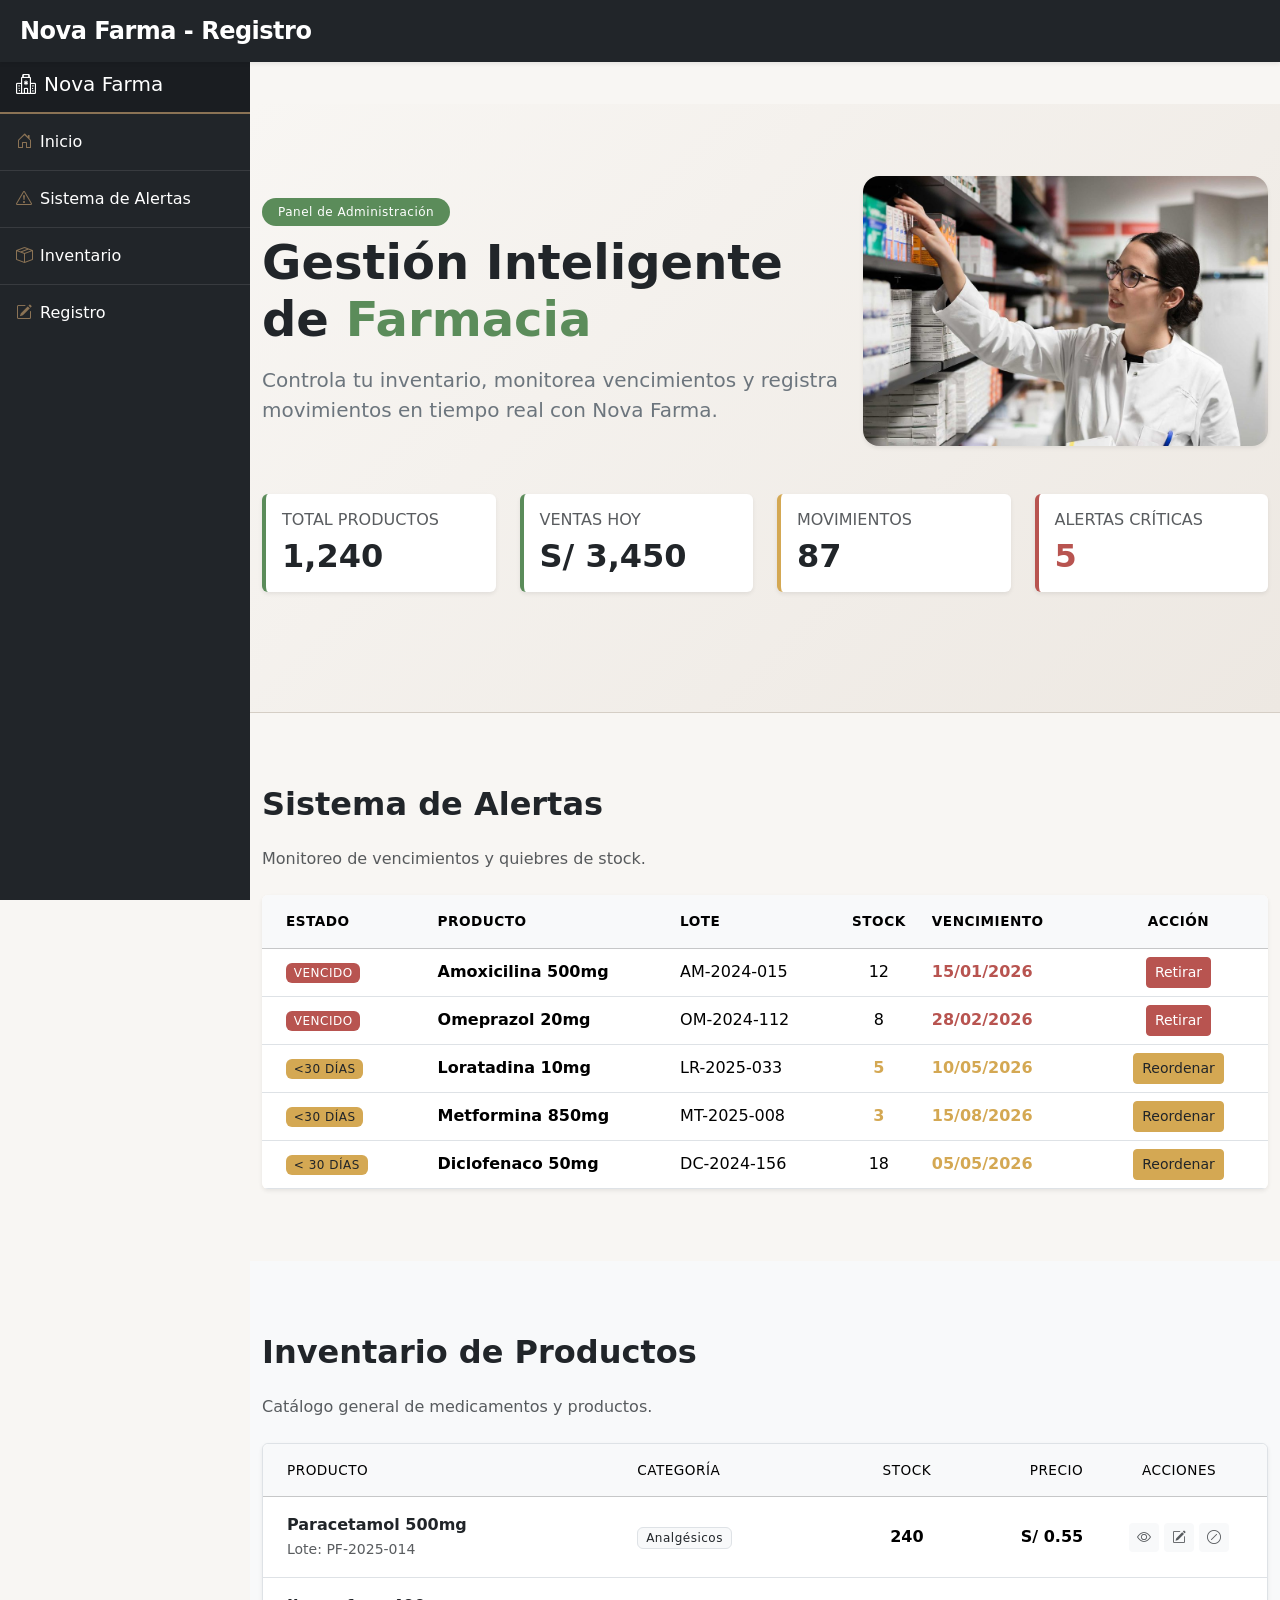
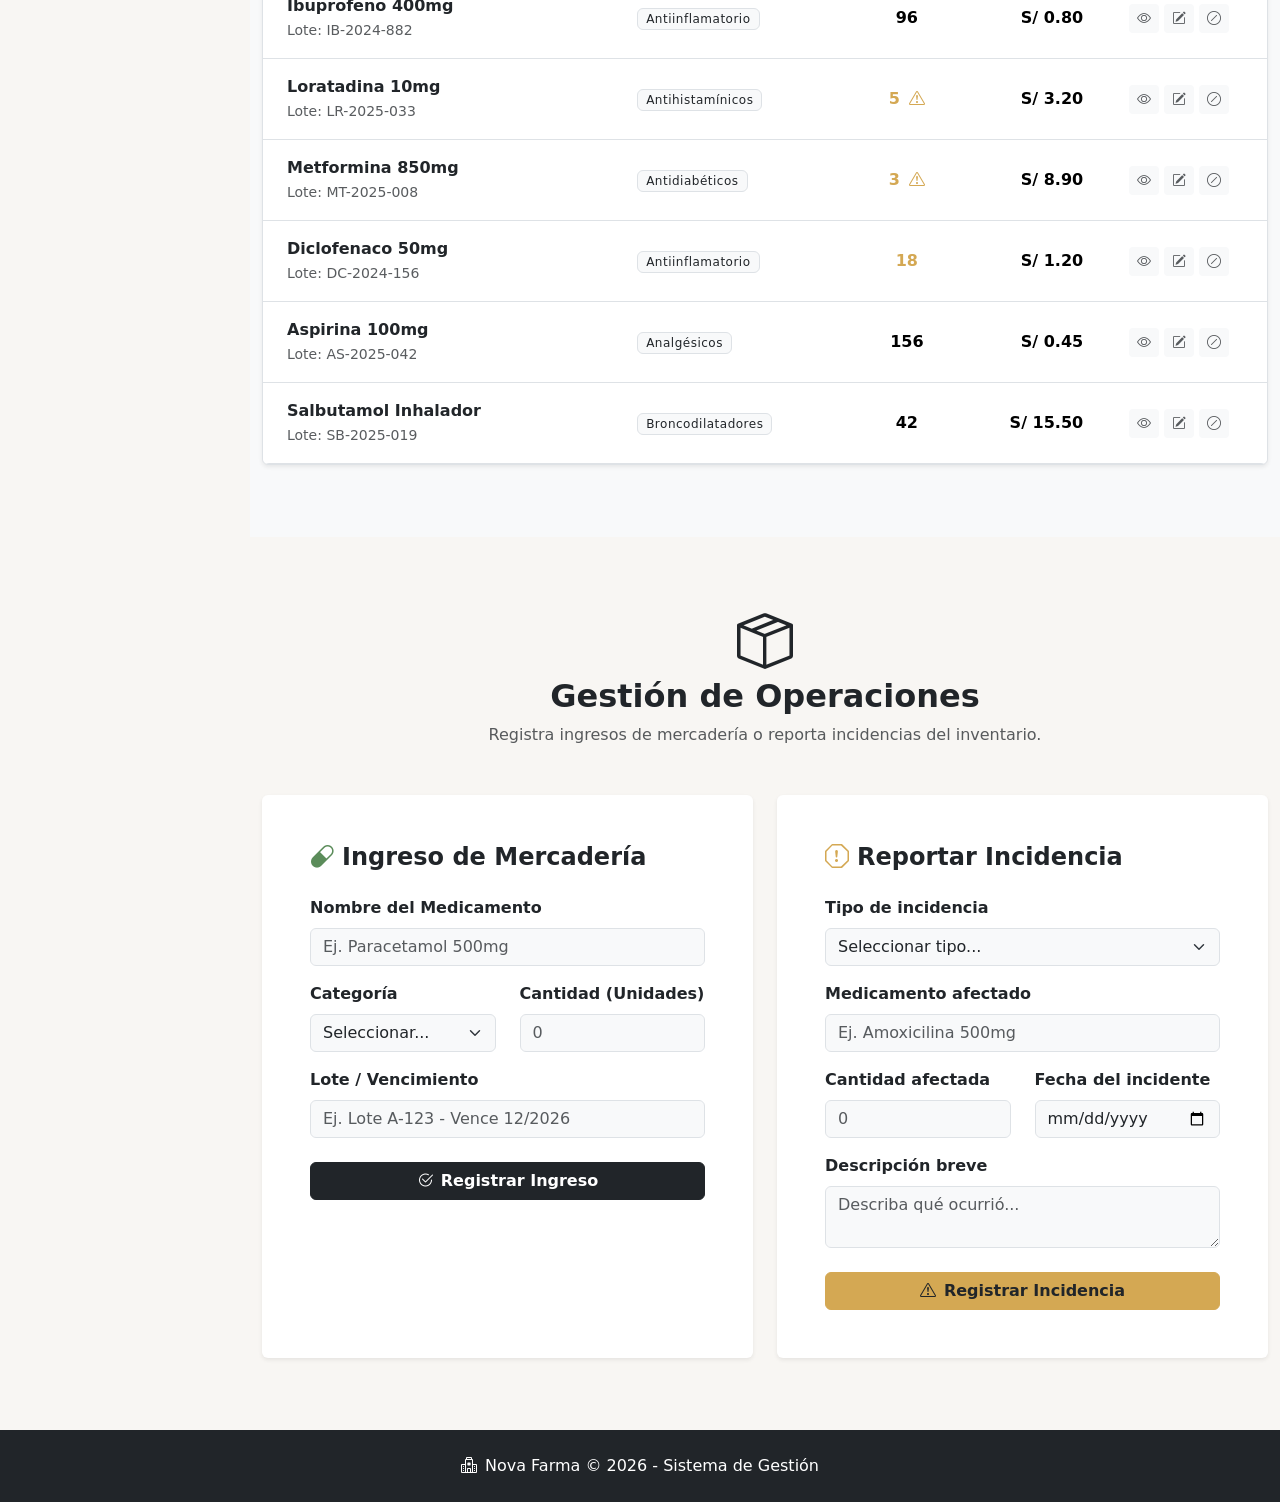
==== commit 4815e279: "Implementacion sidebar offcanvas: navbar superior + sidebar lateral responsive Made-with: Cursor" ====
--- a/index.html
+++ b/index.html
@@ -13,33 +13,64 @@
 </head>
 <body>
 
-    <!-- NAVBAR -->
-    <nav class="navbar navbar-expand-lg navbar-dark navbar-corporativo fixed-top shadow-sm">
-        <div class="container">
-            <a class="navbar-brand fw-bold" href="#inicio">
-                <img src="assets/img/novafarmalogo.png" alt="Logo" class="img-fluid me-2" style="max-height: 30px;">Nova Farma
-            </a>
-            <button class="navbar-toggler" type="button" data-bs-toggle="collapse" data-bs-target="#navbarPrincipal" aria-controls="navbarPrincipal" aria-expanded="false" aria-label="Toggle navigation">
+    <!-- NAVBAR SUPERIOR -->
+    <nav class="navbar navbar-dark navbar-corporativo fixed-top shadow-sm">
+        <div class="container-fluid">
+            <button class="navbar-toggler d-md-none" type="button" data-bs-toggle="offcanvas" data-bs-target="#sidebarOffcanvas" aria-controls="sidebarOffcanvas">
                 <span class="navbar-toggler-icon"></span>
             </button>
-            <div class="collapse navbar-collapse" id="navbarPrincipal">
-                <ul class="navbar-nav ms-auto">
-                    <li class="nav-item">
-                        <a class="nav-link" href="#inicio">Inicio</a>
-                    </li>
-                    <li class="nav-item">
-                        <a class="nav-link" href="#alertas">Alertas</a>
-                    </li>
-                    <li class="nav-item">
-                        <a class="nav-link" href="#inventario">Inventario</a>
-                    </li>
-                    <li class="nav-item">
-                        <a class="nav-link" href="#registro">Registro</a>
-                    </li>
-                </ul>
-            </div>
+            <span class="navbar-brand fw-bold ms-2" id="pageTitle">Nova Farma - Inicio</span>
+            <div class="d-md-none" style="width: 40px;"></div>
         </div>
     </nav>
+
+    <!-- SIDEBAR OFFCANVAS (Móvil) -->
+    <div class="offcanvas offcanvas-start d-md-none" tabindex="-1" id="sidebarOffcanvas" aria-labelledby="sidebarLabel">
+        <div class="offcanvas-header bg-corporativo text-white">
+            <h5 class="offcanvas-title" id="sidebarLabel">Nova Farma</h5>
+            <button type="button" class="btn-close btn-close-white" data-bs-dismiss="offcanvas" aria-label="Close"></button>
+        </div>
+        <div class="offcanvas-body p-0">
+            <div class="list-group list-group-flush">
+                <a href="#inicio" class="list-group-item list-group-item-action py-3" data-bs-dismiss="offcanvas" onclick="updateTitle('Inicio')">
+                    <i class="bi bi-house-door me-2"></i>Inicio
+                </a>
+                <a href="#alertas" class="list-group-item list-group-item-action py-3" data-bs-dismiss="offcanvas" onclick="updateTitle('Alertas')">
+                    <i class="bi bi-exclamation-triangle me-2"></i>Sistema de Alertas
+                </a>
+                <a href="#inventario" class="list-group-item list-group-item-action py-3" data-bs-dismiss="offcanvas" onclick="updateTitle('Inventario')">
+                    <i class="bi bi-box-seam me-2"></i>Inventario
+                </a>
+                <a href="#registro" class="list-group-item list-group-item-action py-3" data-bs-dismiss="offcanvas" onclick="updateTitle('Registro')">
+                    <i class="bi bi-pencil-square me-2"></i>Registro
+                </a>
+            </div>
+        </div>
+    </div>
+
+    <!-- SIDEBAR FIJO (Desktop) -->
+    <div class="d-none d-md-block sidebar-desktop">
+        <div class="sidebar-header text-white p-3">
+            <h5 class="mb-0"><i class="bi bi-hospital me-2"></i>Nova Farma</h5>
+        </div>
+        <div class="list-group list-group-flush">
+            <a href="#inicio" class="list-group-item list-group-item-action py-3" onclick="updateTitle('Inicio')">
+                <i class="bi bi-house-door me-2"></i>Inicio
+            </a>
+            <a href="#alertas" class="list-group-item list-group-item-action py-3" onclick="updateTitle('Alertas')">
+                <i class="bi bi-exclamation-triangle me-2"></i>Sistema de Alertas
+            </a>
+            <a href="#inventario" class="list-group-item list-group-item-action py-3" onclick="updateTitle('Inventario')">
+                <i class="bi bi-box-seam me-2"></i>Inventario
+            </a>
+            <a href="#registro" class="list-group-item list-group-item-action py-3" onclick="updateTitle('Registro')">
+                <i class="bi bi-pencil-square me-2"></i>Registro
+            </a>
+        </div>
+    </div>
+
+    <!-- CONTENIDO PRINCIPAL -->
+    <div class="main-content">
 
     <!-- SECCIÓN INICIO -->
     <section id="inicio" class="py-5 mt-5 hero-section">
@@ -435,6 +466,8 @@
         </div>
     </section>
 
+    </div><!-- /main-content -->
+
     <footer class="bg-corporativo text-white py-4 text-center mt-auto">
         <div class="container">
             <p class="mb-0"><i class="bi bi-hospital me-2"></i>Nova Farma &copy; 2026 - Sistema de Gestión</p>
@@ -460,6 +493,31 @@
     </div>
 
     <script src="https://cdn.jsdelivr.net/npm/bootstrap@5.3.3/dist/js/bootstrap.bundle.min.js"></script>
+    <script>
+        function updateTitle(section) {
+            document.getElementById('pageTitle').textContent = 'Nova Farma - ' + section;
+        }
+
+        // Actualizar título según la sección visible al hacer scroll
+        document.addEventListener('scroll', function() {
+            var sections = ['inicio', 'alertas', 'inventario', 'registro'];
+            var current = '';
+            
+            sections.forEach(function(section) {
+                var element = document.getElementById(section);
+                if (element) {
+                    var rect = element.getBoundingClientRect();
+                    if (rect.top <= 100 && rect.bottom >= 100) {
+                        current = section.charAt(0).toUpperCase() + section.slice(1);
+                    }
+                }
+            });
+            
+            if (current) {
+                document.getElementById('pageTitle').textContent = 'Nova Farma - ' + current;
+            }
+        });
+    </script>
 
 </body>
 </html>
--- a/assets/css/temas.css
+++ b/assets/css/temas.css
@@ -91,6 +91,52 @@
 .navbar-brand {
     font-size: 1.5rem;
     letter-spacing: -0.5px;
+}
+
+/* Sidebar Desktop */
+.sidebar-desktop {
+    position: fixed;
+    top: 56px;
+    left: 0;
+    width: 250px;
+    height: calc(100vh - 56px);
+    background-color: #212529;
+    overflow-y: auto;
+    z-index: 1000;
+}
+
+.sidebar-desktop .list-group-item {
+    background-color: transparent;
+    color: #fff;
+    border: none;
+    border-bottom: 1px solid rgba(255,255,255,0.1);
+}
+
+.sidebar-desktop .list-group-item:hover {
+    background-color: rgba(255,255,255,0.1);
+    color: #fff;
+}
+
+.sidebar-desktop .list-group-item i {
+    color: #8B7355;
+}
+
+.sidebar-header {
+    background-color: #1a1d21;
+    border-bottom: 2px solid #8B7355;
+}
+
+/* Main Content */
+.main-content {
+    margin-left: 0;
+    padding-top: 56px;
+    min-height: 100vh;
+}
+
+@media (min-width: 768px) {
+    .main-content {
+        margin-left: 250px;
+    }
 }
 
 section {
